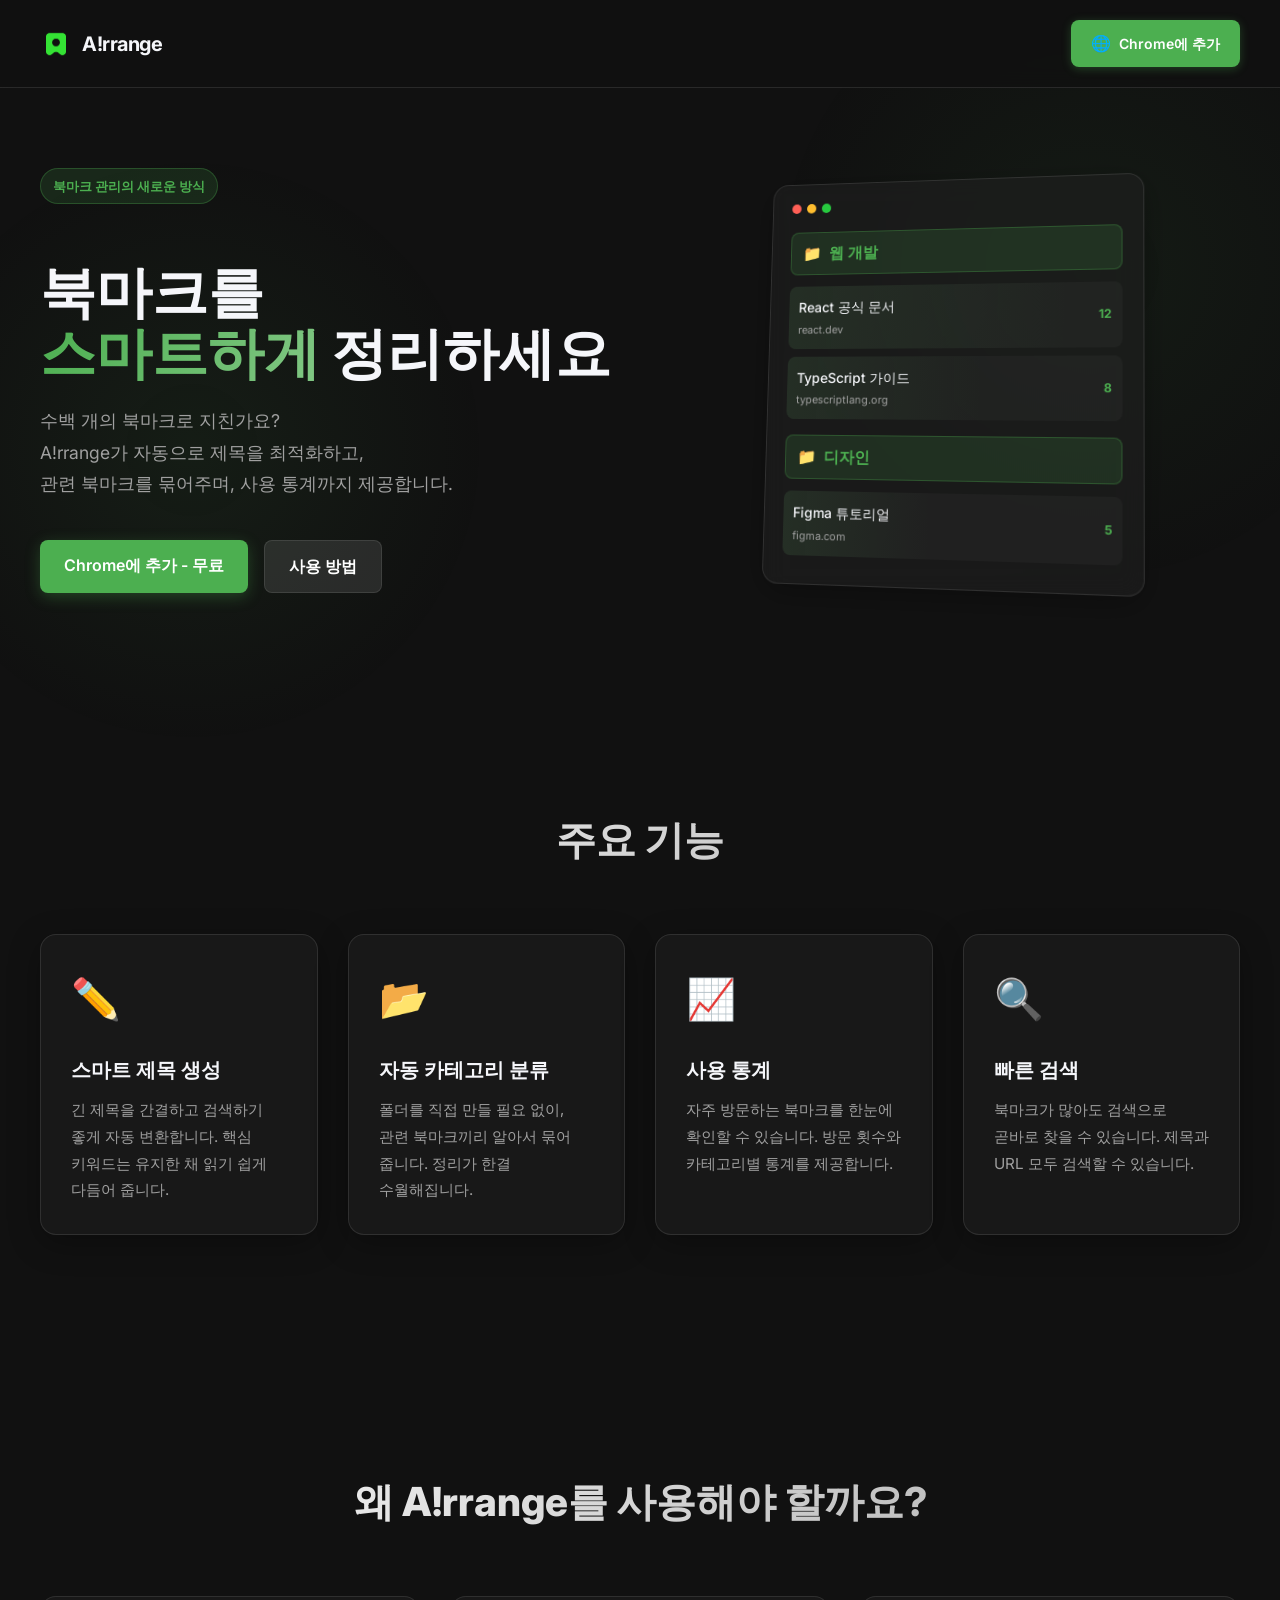
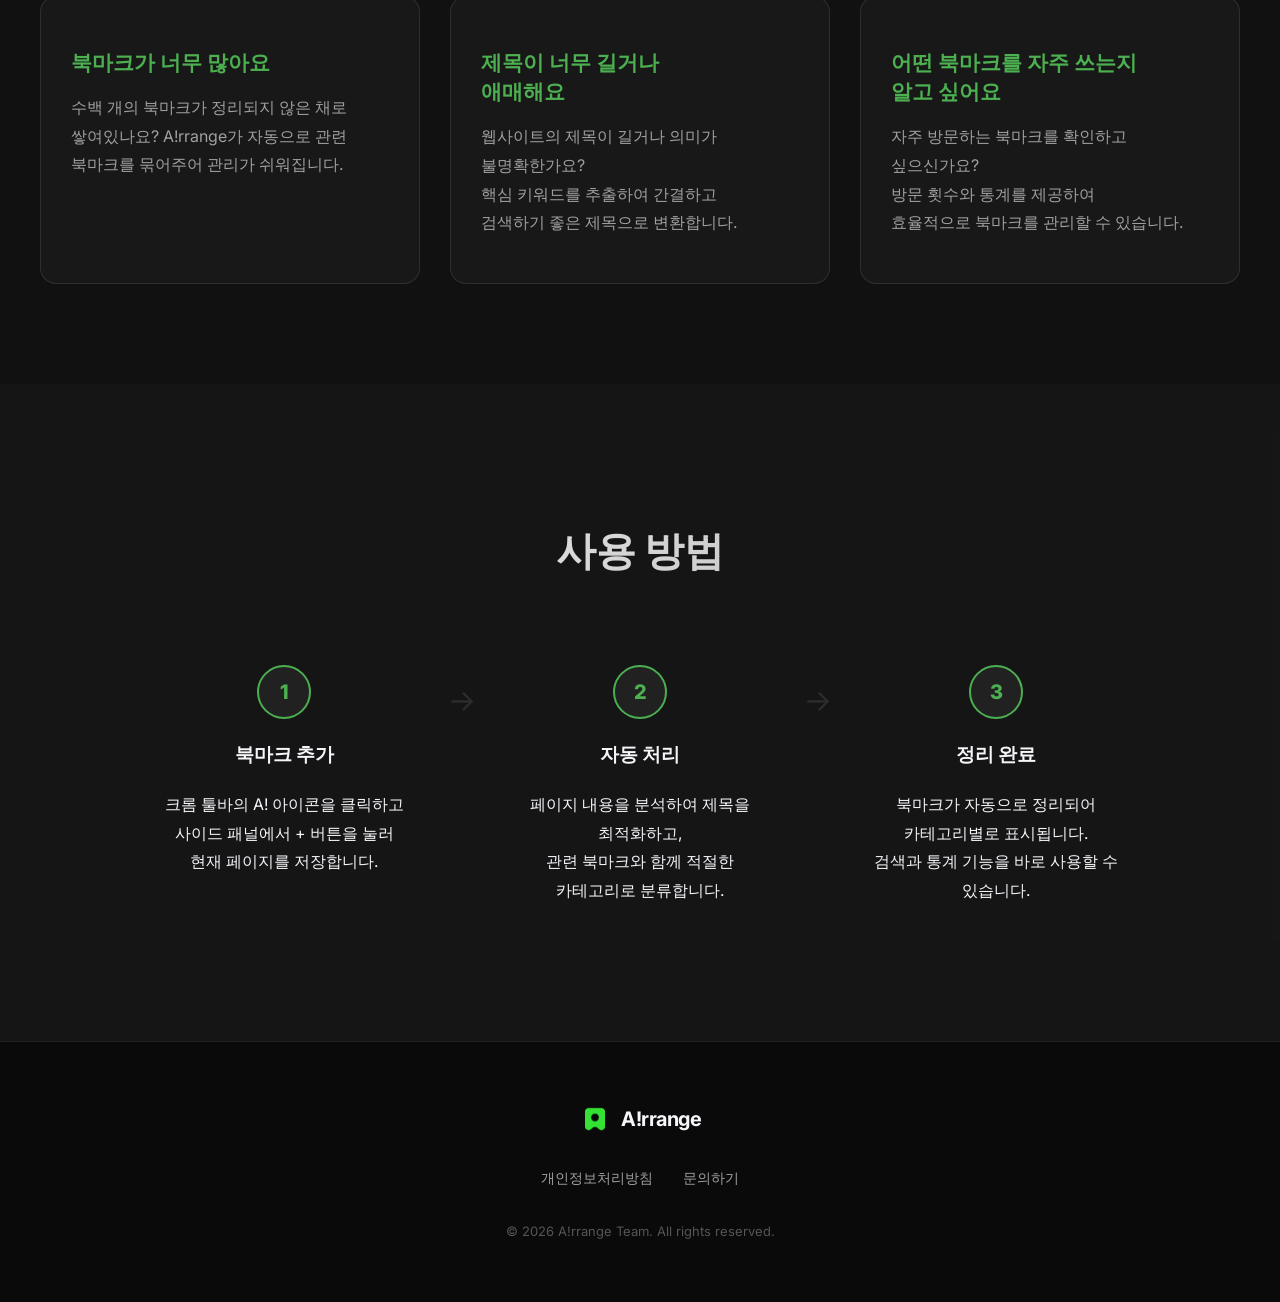
==== index.html @ 91ae54c8 "move folder" ====
<!DOCTYPE html>
<html lang="ko">
<head>
    <meta charset="UTF-8">
    <meta name="viewport" content="width=device-width, initial-scale=1.0">
    <title>A!rrange - 스마트 북마크 관리</title>
    <meta name="description" content="북마크를 자동으로 정리하고 분류하는 크롬 확장 프로그램. 스마트 제목 생성, 자동 카테고리 분류, 사용 통계 제공.">
    <link rel="stylesheet" href="styles.css">
    <link rel="preconnect" href="https://fonts.googleapis.com">
    <link rel="preconnect" href="https://fonts.gstatic.com" crossorigin>
    <link href="https://fonts.googleapis.com/css2?family=Inter:wght@400;600;700;800&display=swap" rel="stylesheet">
</head>
<body>
    <div class="glass-background"></div>
    
    <nav class="navbar">
        <div class="logo-section">
            <img src="logo.png" alt="A!rrange Logo" class="ai-logo">
            <span class="app-title">A!rrange</span>
        </div>
        <a href="https://chrome.google.com/webstore" target="_blank" class="cta-button header-cta">
            <span class="chrome-icon">🌐</span>
            <span>Chrome에 추가</span>
        </a>
    </nav>

    <header class="hero-section">
        <div class="hero-content">
            <div class="badge">북마크 관리의 새로운 방식</div>
            <h1 class="hero-title">북마크를<br><span class="gradient-text">스마트하게</span> 정리하세요</h1>
            <p class="hero-subtitle">수백 개의 북마크로 지친가요?<br>A!rrange가 자동으로 제목을 최적화하고,<br>관련 북마크를 묶어주며, 사용 통계까지 제공합니다.</p>
            <div class="hero-buttons">
                <a href="https://chrome.google.com/webstore" target="_blank" class="cta-button primary">Chrome에 추가 - 무료</a>
                <a href="#how-it-works" class="cta-button secondary">사용 방법</a>
            </div>
        </div>
        <div class="hero-visual">
            <!-- 실제 UI를 반영한 프리뷰 -->
            <div class="ui-card glass-card float-animation">
                <div class="ui-header">
                    <span class="dot red"></span>
                    <span class="dot yellow"></span>
                    <span class="dot green"></span>
                </div>
                <div class="bookmark-list">
                    <div class="category-header">
                        <span class="folder-icon">📁</span> 웹 개발
                    </div>
                    <div class="bookmark-item">
                        <div class="fill-bar" style="width: 85%"></div>
                        <div class="bm-content">
                            <div class="bm-title">React 공식 문서</div>
                            <div class="bm-url">react.dev</div>
                        </div>
                        <div class="visit-count">12</div>
                    </div>
                    <div class="bookmark-item">
                        <div class="fill-bar" style="width: 60%"></div>
                        <div class="bm-content">
                            <div class="bm-title">TypeScript 가이드</div>
                            <div class="bm-url">typescriptlang.org</div>
                        </div>
                        <div class="visit-count">8</div>
                    </div>
                    <div class="category-header" style="margin-top: 16px;">
                        <span class="folder-icon">📁</span> 디자인
                    </div>
                    <div class="bookmark-item">
                        <div class="fill-bar" style="width: 45%"></div>
                        <div class="bm-content">
                            <div class="bm-title">Figma 튜토리얼</div>
                            <div class="bm-url">figma.com</div>
                        </div>
                        <div class="visit-count">5</div>
                    </div>
                </div>
            </div>
        </div>
    </header>

    <section id="features" class="features-section">
        <h2 class="section-title">주요 기능</h2>
        <div class="features-grid">
            <div class="feature-card glass-card">
                <div class="icon-box">✏️</div>
                <h3>스마트 제목 생성</h3>
                <p>긴 제목을 간결하고 검색하기 좋게 자동 변환합니다. 핵심 키워드는 유지한 채 읽기 쉽게 다듬어 줍니다.</p>
            </div>
            <div class="feature-card glass-card">
                <div class="icon-box">📂</div>
                <h3>자동 카테고리 분류</h3>
                <p>폴더를 직접 만들 필요 없이, 관련 북마크끼리 알아서 묶어 줍니다. 정리가 한결 수월해집니다.</p>
            </div>
            <div class="feature-card glass-card">
                <div class="icon-box">📈</div>
                <h3>사용 통계</h3>
                <p>자주 방문하는 북마크를 한눈에 확인할 수 있습니다. 방문 횟수와 카테고리별 통계를 제공합니다.</p>
            </div>
            <div class="feature-card glass-card">
                <div class="icon-box">🔍</div>
                <h3>빠른 검색</h3>
                <p>북마크가 많아도 검색으로 곧바로 찾을 수 있습니다. 제목과 URL 모두 검색할 수 있습니다.</p>
            </div>
        </div>
    </section>

    <section id="purpose" class="purpose-section">
        <div class="purpose-content">
            <h2 class="section-title">왜 A!rrange를 사용해야 할까요?</h2>
            <div class="purpose-grid">
                <div class="purpose-item">
                    <h3>북마크가 너무 많아요</h3>
                    <p>수백 개의 북마크가 정리되지 않은 채로 쌓여있나요? A!rrange가 자동으로 관련 북마크를 묶어주어 관리가 쉬워집니다.</p>
                </div>
                <div class="purpose-item">
                    <h3>제목이 너무 길거나<br>애매해요</h3>
                    <p>웹사이트의 제목이 길거나 의미가 불명확한가요?<br>핵심 키워드를 추출하여 간결하고<br>검색하기 좋은 제목으로 변환합니다.</p>
                </div>
                <div class="purpose-item">
                    <h3>어떤 북마크를 자주 쓰는지<br>알고 싶어요</h3>
                    <p>자주 방문하는 북마크를 확인하고 싶으신가요?<br>방문 횟수와 통계를 제공하여<br>효율적으로 북마크를 관리할 수 있습니다.</p>
                </div>
            </div>
        </div>
    </section>

    <section id="how-it-works" class="steps-section">
        <h2 class="section-title">사용 방법</h2>
        <div class="steps-container">
            <div class="step-item">
                <div class="step-number">1</div>
                <h3>북마크 추가</h3>
                <p>크롬 툴바의 A! 아이콘을 클릭하고<br>사이드 패널에서 + 버튼을 눌러<br>현재 페이지를 저장합니다.</p>
            </div>
            <div class="step-arrow">→</div>
            <div class="step-item">
                <div class="step-number">2</div>
                <h3>자동 처리</h3>
                <p>페이지 내용을 분석하여 제목을 최적화하고,<br>관련 북마크와 함께 적절한<br>카테고리로 분류합니다.</p>
            </div>
            <div class="step-arrow">→</div>
            <div class="step-item">
                <div class="step-number">3</div>
                <h3>정리 완료</h3>
                <p>북마크가 자동으로 정리되어<br>카테고리별로 표시됩니다.<br>검색과 통계 기능을 바로 사용할 수 있습니다.</p>
            </div>
        </div>
    </section>

    <footer class="footer">
        <div class="footer-content">
            <div class="logo-section">
                <img src="logo.png" alt="A!rrange Logo" class="ai-logo">
                <span class="app-title">A!rrange</span>
            </div>
            <div class="footer-links">
                <a href="https://sites.google.com/view/arrange-privacy-policy" target="_blank">개인정보처리방침</a>
                <a href="mailto:arrange0319@gmail.com">문의하기</a>
            </div>
            <div class="copyright">
                © 2026 A!rrange Team. All rights reserved.
            </div>
        </div>
    </footer>

    <script src="script.js"></script>
</body>
</html>
---- styles.css ----
:root {
    --primary-color: #4CAF50;
    --primary-hover: #388E3C;
    --bg-dark: #111111;
    --bg-card: rgba(255, 255, 255, 0.05);
    --text-main: #f5f6fa;
    --text-muted: #a0a0a0;
    --glass-border: rgba(255, 255, 255, 0.1);
    --glow: 0 0 20px rgba(76, 175, 80, 0.3);
}

body {
    margin: 0;
    font-family: 'Inter', sans-serif;
    background-color: var(--bg-dark);
    color: var(--text-main);
    overflow-x: hidden;
    line-height: 1.7;
    word-break: keep-all;
    word-wrap: break-word;
}

/* Background Effects */
.glass-background {
    position: fixed;
    top: 0; left: 0; width: 100%; height: 100%;
    z-index: -1;
    background: 
        radial-gradient(circle at 15% 50%, rgba(76, 175, 80, 0.08) 0%, transparent 25%),
        radial-gradient(circle at 85% 30%, rgba(56, 142, 60, 0.08) 0%, transparent 25%);
}

/* Navbar */
.navbar {
    display: flex;
    justify-content: space-between;
    align-items: center;
    padding: 20px 40px;
    backdrop-filter: blur(10px);
    position: sticky;
    top: 0;
    z-index: 100;
    border-bottom: 1px solid var(--glass-border);
    background: rgba(17, 17, 17, 0.8);
}

.logo-section {
    display: flex;
    align-items: center;
    gap: 10px;
}

.ai-logo {
    width: 32px;
    height: 32px;
    object-fit: contain;
    display: block;
}

.app-title {
    font-weight: 700;
    font-size: 20px;
    letter-spacing: -0.5px;
}

/* Hero Section */
.hero-section {
    display: flex;
    flex-wrap: wrap;
    padding: 80px 40px;
    max-width: 1200px;
    margin: 0 auto;
    align-items: center;
    gap: 40px;
}

.hero-content {
    flex: 1;
    min-width: 300px;
}

.badge {
    display: inline-block;
    padding: 6px 12px;
    background: rgba(76, 175, 80, 0.15);
    color: var(--primary-color);
    border-radius: 20px;
    font-size: 13px;
    font-weight: 600;
    margin-bottom: 20px;
    border: 1px solid rgba(76, 175, 80, 0.3);
}

.hero-title {
    font-size: 3.5rem;
    font-weight: 800;
    line-height: 1.1;
    margin-bottom: 20px;
}

.gradient-text {
    background: linear-gradient(120deg, #4CAF50, #81C784);
    -webkit-background-clip: text;
    -webkit-text-fill-color: transparent;
}

.hero-subtitle {
    font-size: 1.1rem;
    color: var(--text-muted);
    margin-bottom: 40px;
    max-width: 500px;
    line-height: 1.8;
    word-break: keep-all;
}

.hero-buttons {
    display: flex;
    gap: 16px;
}

.cta-button {
    padding: 12px 24px;
    border-radius: 8px;
    text-decoration: none;
    font-weight: 600;
    transition: all 0.2s ease;
}

.cta-button.primary {
    background: var(--primary-color);
    color: white;
    box-shadow: 0 4px 15px rgba(76, 175, 80, 0.3);
}

.cta-button.primary:hover {
    background: var(--primary-hover);
    transform: translateY(-2px);
    box-shadow: 0 6px 20px rgba(76, 175, 80, 0.4);
}

.cta-button.secondary {
    background: rgba(255, 255, 255, 0.1);
    color: white;
    border: 1px solid var(--glass-border);
}

.cta-button.secondary:hover {
    background: rgba(255, 255, 255, 0.15);
}

.cta-button.small {
    padding: 8px 16px;
    font-size: 14px;
}

.cta-button.header-cta {
    display: flex;
    align-items: center;
    gap: 8px;
    padding: 10px 20px;
    font-size: 14px;
    font-weight: 600;
    background: var(--primary-color);
    color: white;
    border: none;
    border-radius: 8px;
    box-shadow: 0 2px 10px rgba(76, 175, 80, 0.3);
    transition: all 0.3s ease;
    white-space: nowrap;
}

.cta-button.header-cta:hover {
    background: var(--primary-hover);
    transform: translateY(-2px);
    box-shadow: 0 4px 15px rgba(76, 175, 80, 0.4);
}

.cta-button.header-cta .chrome-icon {
    font-size: 16px;
    display: inline-block;
    transition: transform 0.3s ease;
}

.cta-button.header-cta:hover .chrome-icon {
    transform: scale(1.1);
}

/* Visual / UI Card */
.hero-visual {
    flex: 1;
    min-width: 300px;
    display: flex;
    justify-content: center;
    perspective: 1000px;
}

.glass-card {
    background: rgba(30, 30, 30, 0.6);
    backdrop-filter: blur(12px);
    border: 1px solid var(--glass-border);
    border-radius: 16px;
    box-shadow: 0 8px 32px 0 rgba(0, 0, 0, 0.3);
}

.ui-card {
    width: 340px;
    padding: 20px;
    position: relative;
    transform: rotateY(-10deg) rotateX(5deg);
    transition: transform 0.5s ease;
}

.ui-card:hover {
    transform: rotateY(0) rotateX(0);
}

.ui-header {
    display: flex;
    gap: 6px;
    margin-bottom: 20px;
}

.dot { width: 10px; height: 10px; border-radius: 50%; }
.red { background: #ff5f56; }
.yellow { background: #ffbd2e; }
.green { background: #27c93f; }

.category-header {
    background: rgba(76, 175, 80, 0.15);
    color: var(--primary-color);
    padding: 8px 12px;
    border-radius: 8px;
    font-weight: 600;
    margin-bottom: 12px;
    display: flex;
    align-items: center;
    gap: 8px;
    border: 1px solid rgba(76, 175, 80, 0.3);
}

.bookmark-item {
    background: rgba(255, 255, 255, 0.03);
    padding: 10px;
    border-radius: 8px;
    margin-bottom: 8px;
    display: flex;
    align-items: center;
    justify-content: space-between;
    position: relative;
    overflow: hidden;
}

.fill-bar {
    position: absolute;
    top: 0; left: 0; bottom: 0;
    background: linear-gradient(90deg, rgba(76, 175, 80, 0.1) 0%, transparent 100%);
    z-index: 0;
}

.bm-content {
    z-index: 1;
}

.bm-title { font-size: 14px; font-weight: 500; margin-bottom: 2px; }
.bm-url { font-size: 11px; color: var(--text-muted); }

.visit-count {
    font-size: 12px;
    color: var(--primary-color);
    font-weight: 700;
    z-index: 1;
}

/* AI popup 제거됨 - 더 깔끔한 UI */

/* Features */
.features-section {
    padding: 100px 40px;
    max-width: 1200px;
    margin: 0 auto;
}

.section-title {
    text-align: center;
    font-size: 2.5rem;
    font-weight: 800;
    margin-bottom: 60px;
    background: linear-gradient(120deg, #fff, #aaa);
    -webkit-background-clip: text;
    -webkit-text-fill-color: transparent;
}

.features-grid {
    display: grid;
    grid-template-columns: repeat(auto-fit, minmax(240px, 1fr));
    gap: 30px;
}

.feature-card {
    padding: 30px;
    transition: transform 0.3s ease;
}

.feature-card:hover {
    transform: translateY(-5px);
    border-color: rgba(76, 175, 80, 0.4);
}

.icon-box {
    font-size: 40px;
    margin-bottom: 20px;
}

.feature-card h3 {
    font-size: 1.25rem;
    margin-bottom: 10px;
}

.feature-card p {
    color: var(--text-muted);
    font-size: 0.95rem;
    line-height: 1.75;
    word-break: keep-all;
    max-width: 22em;
    margin: 0;
}

.feature-card h3 {
    word-break: keep-all;
}

/* Purpose Section */
.purpose-section {
    padding: 100px 40px;
    max-width: 1200px;
    margin: 0 auto;
}

.purpose-content {
    text-align: center;
}

.purpose-grid {
    display: grid;
    grid-template-columns: repeat(auto-fit, minmax(300px, 1fr));
    gap: 30px;
    margin-top: 60px;
}

.purpose-item {
    padding: 30px;
    background: rgba(255, 255, 255, 0.03);
    border: 1px solid var(--glass-border);
    border-radius: 16px;
    text-align: left;
    transition: transform 0.3s ease, border-color 0.3s ease;
}

.purpose-item:hover {
    transform: translateY(-5px);
    border-color: rgba(76, 175, 80, 0.4);
}

.purpose-item h3 {
    font-size: 1.3rem;
    margin-bottom: 12px;
    color: var(--primary-color);
}

.purpose-item p {
    color: var(--text-muted);
    line-height: 1.8;
    word-break: keep-all;
}

.purpose-item h3 {
    word-break: keep-all;
    line-height: 1.4;
}

/* Steps */
.steps-section {
    padding: 100px 40px;
    background: rgba(255, 255, 255, 0.02);
}

.steps-container {
    display: flex;
    justify-content: center;
    align-items: flex-start;
    max-width: 1000px;
    margin: 0 auto;
    gap: 20px;
    flex-wrap: wrap;
}

.step-item {
    flex: 1;
    min-width: 200px;
    text-align: center;
    padding: 20px;
}

.step-item p {
    line-height: 1.8;
    word-break: keep-all;
}

.step-item h3 {
    word-break: keep-all;
}

.step-number {
    width: 50px;
    height: 50px;
    background: var(--bg-card);
    border: 2px solid var(--primary-color);
    border-radius: 50%;
    display: flex;
    align-items: center;
    justify-content: center;
    font-size: 20px;
    font-weight: 800;
    margin: 0 auto 20px;
    color: var(--primary-color);
}

.step-arrow {
    font-size: 30px;
    color: var(--glass-border);
    margin-top: 30px;
}

/* Footer */
.footer {
    padding: 60px 40px;
    border-top: 1px solid var(--glass-border);
    background: #0a0a0a;
}

.footer-content {
    max-width: 1200px;
    margin: 0 auto;
    display: flex;
    flex-direction: column;
    align-items: center;
    gap: 30px;
}

.footer-links {
    display: flex;
    gap: 30px;
}

.footer-links a {
    color: var(--text-muted);
    text-decoration: none;
    font-size: 14px;
    transition: color 0.2s;
}

.footer-links a:hover {
    color: var(--primary-color);
}

.copyright {
    color: #555;
    font-size: 13px;
}

@keyframes bounce {
    0%, 100% { transform: translateY(0); }
    50% { transform: translateY(-5px); }
}

@keyframes float {
    0% { transform: rotateY(-10deg) rotateX(5deg) translateY(0); }
    50% { transform: rotateY(-10deg) rotateX(5deg) translateY(-10px); }
    100% { transform: rotateY(-10deg) rotateX(5deg) translateY(0); }
}

.float-animation {
    animation: float 6s ease-in-out infinite;
}

@media (max-width: 768px) {
    .navbar {
        padding: 15px 20px;
    }
    
    .cta-button.header-cta {
        padding: 8px 16px;
        font-size: 13px;
    }
    
    .cta-button.header-cta .chrome-icon {
        font-size: 14px;
    }
    
    .hero-section {
        padding: 40px 20px;
        flex-direction: column;
    }
    
    .hero-title { 
        font-size: 2.2rem; 
    }
    
    .hero-buttons {
        flex-direction: column;
        width: 100%;
    }
    
    .hero-buttons .cta-button {
        width: 100%;
        text-align: center;
    }
    
    .ui-card {
        width: 100%;
        max-width: 340px;
        margin-top: 40px;
    }
    
    .features-section,
    .purpose-section,
    .steps-section {
        padding: 60px 20px;
    }
    
    .section-title {
        font-size: 2rem;
    }
    
    .features-grid,
    .purpose-grid {
        grid-template-columns: 1fr;
        gap: 20px;
    }
    
    .step-arrow { 
        display: none; 
    }
    
    .steps-container { 
        flex-direction: column; 
        align-items: center; 
        gap: 30px;
    }
    
    .step-item {
        max-width: 100%;
    }
    
    .footer {
        padding: 40px 20px;
    }
    
    .footer-links {
        flex-direction: column;
        gap: 15px;
        text-align: center;
    }
}
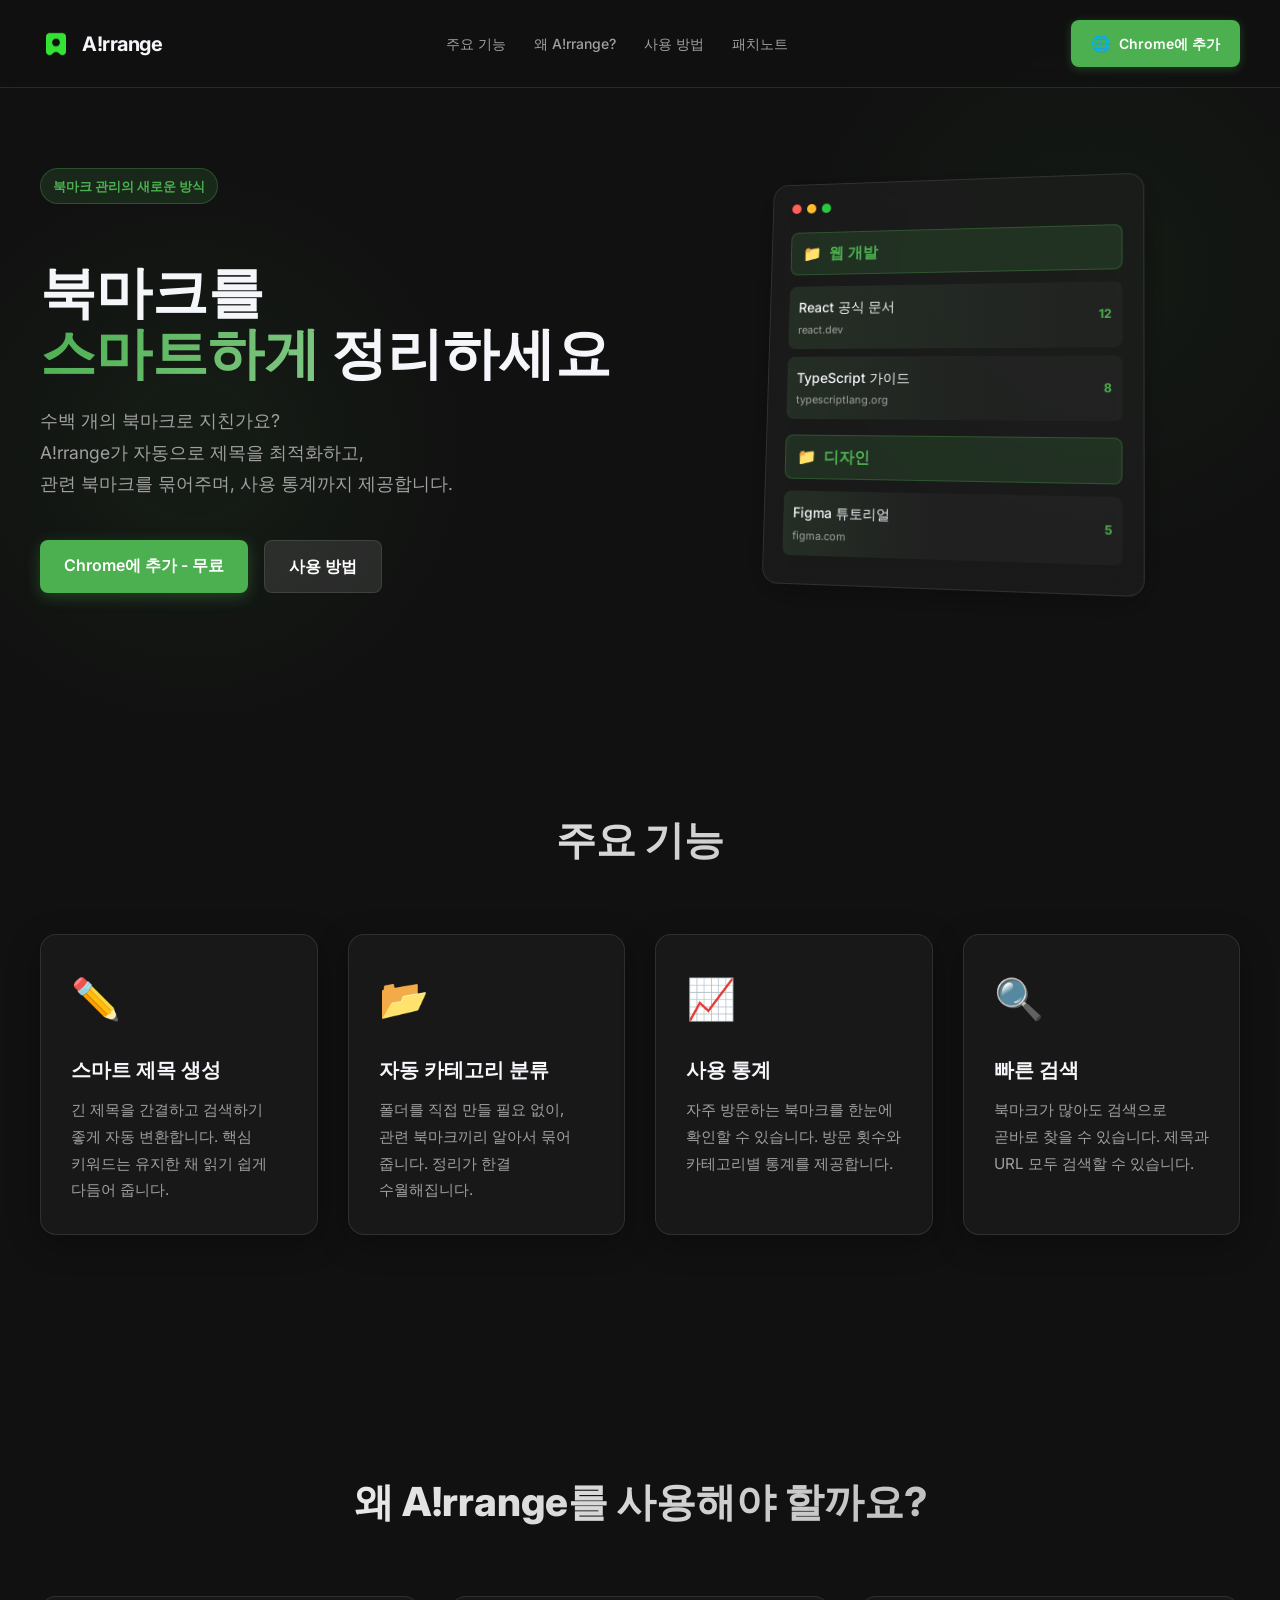
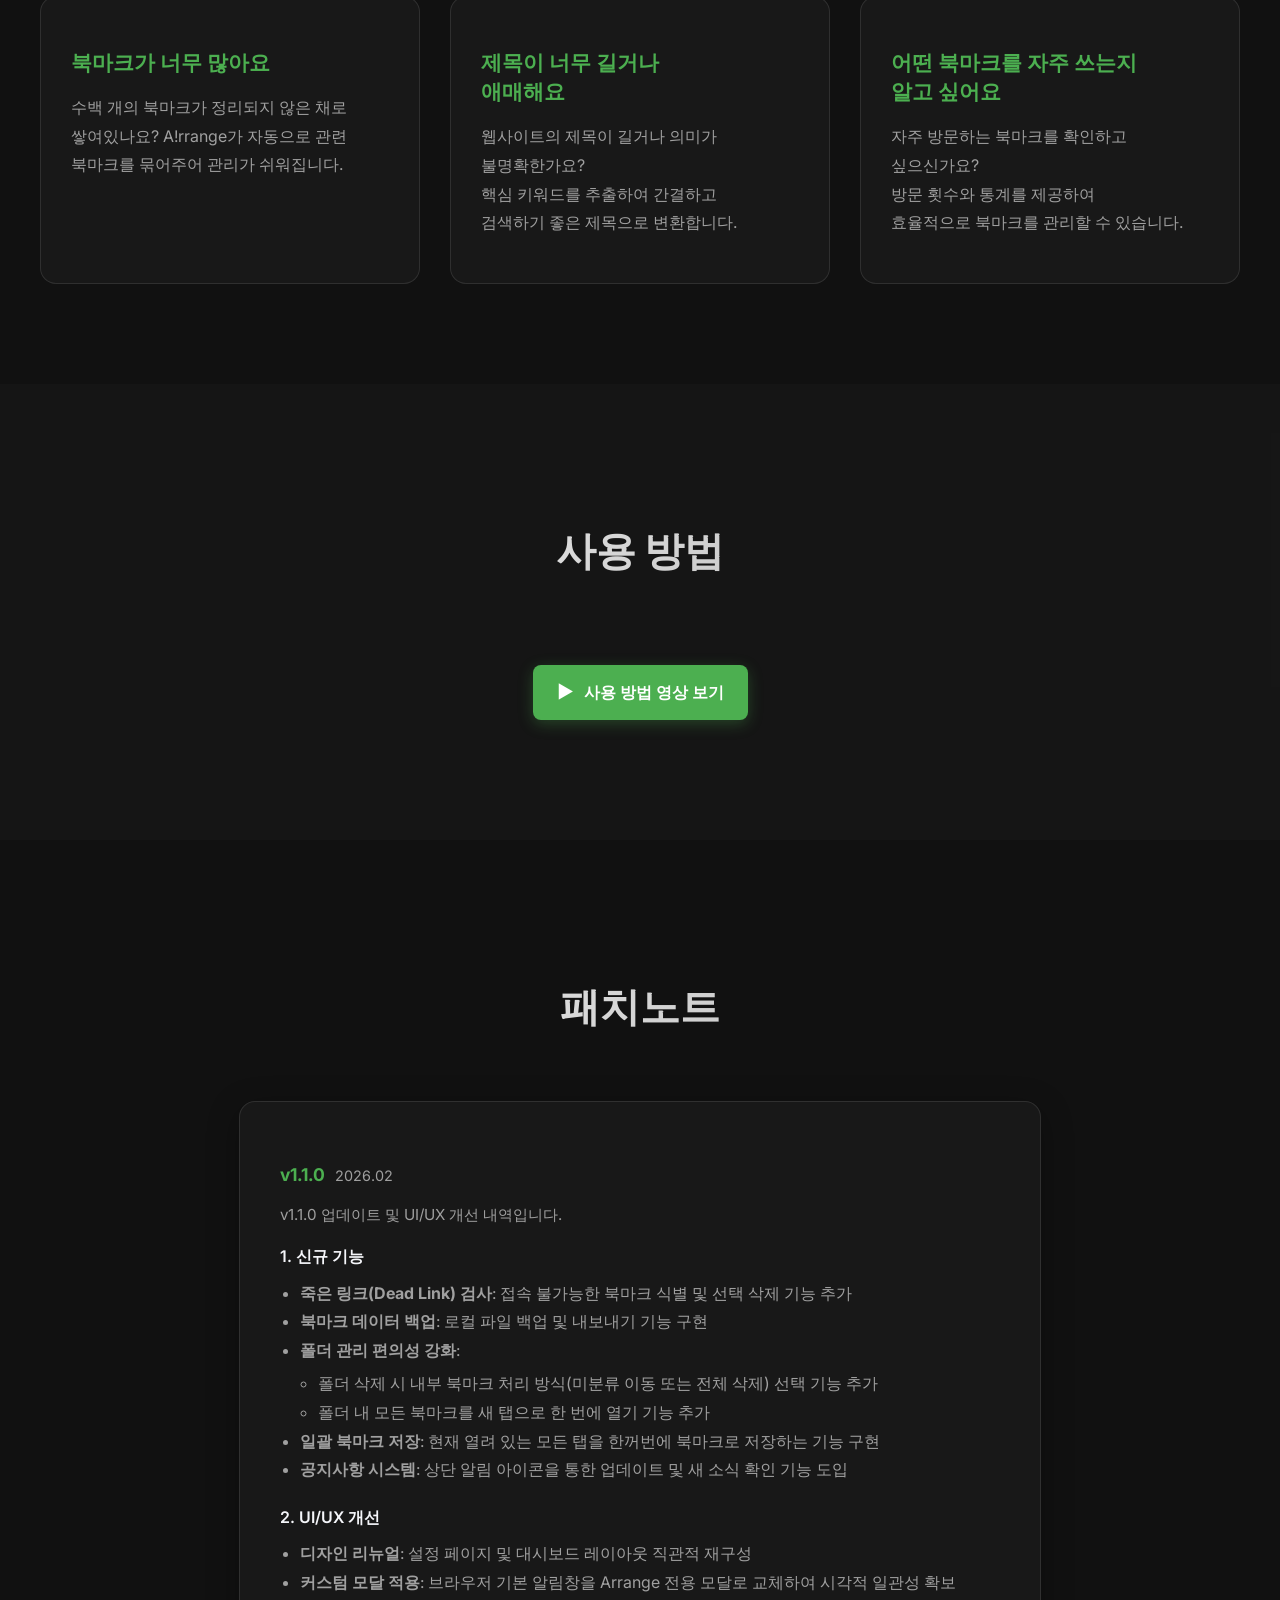
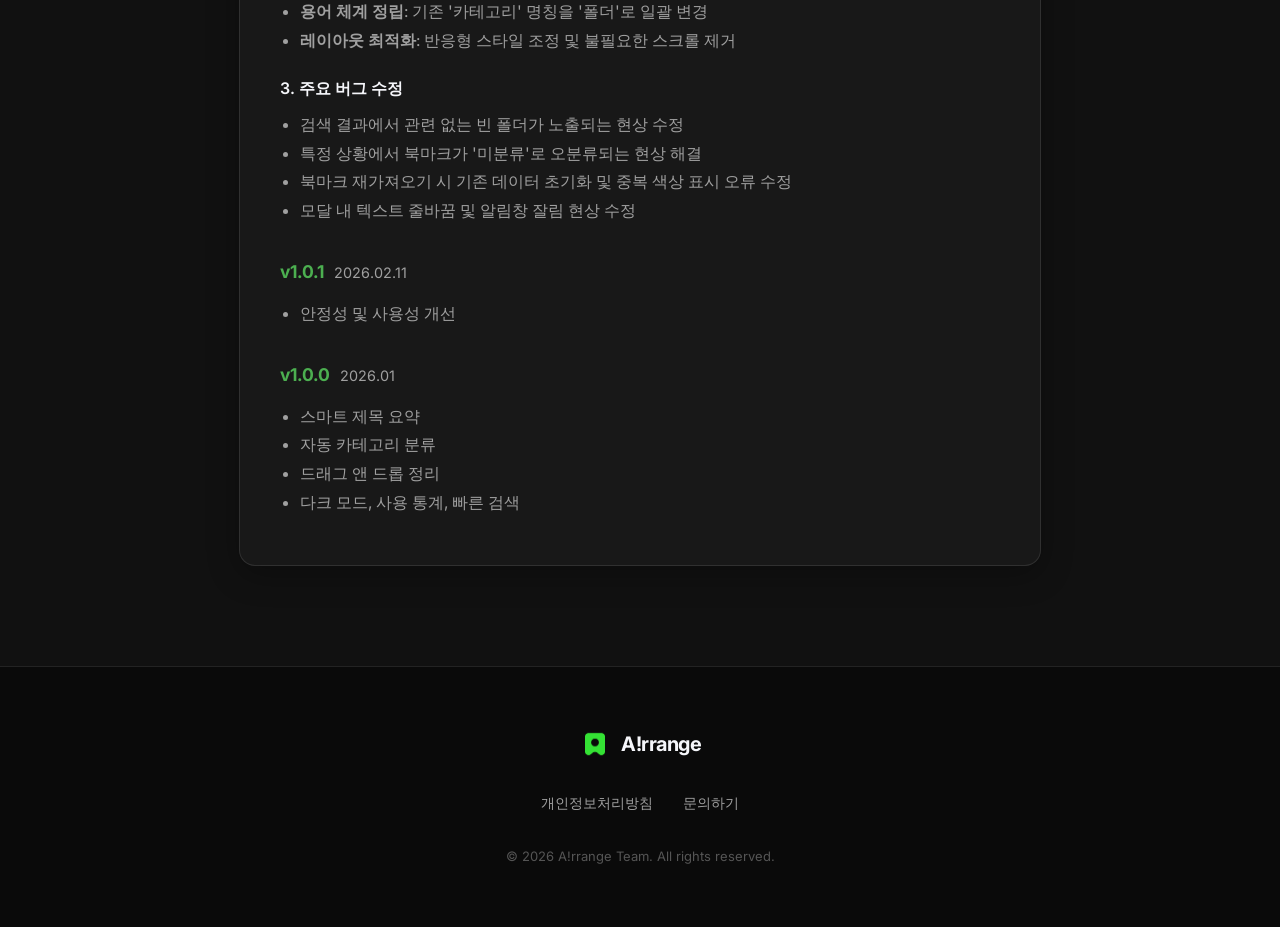
==== commit b85b84b8: "메인페이지 링크 수정 및 패치노트 추가" ====
--- a/index.html
+++ b/index.html
@@ -18,7 +18,13 @@
             <img src="logo.png" alt="A!rrange Logo" class="ai-logo">
             <span class="app-title">A!rrange</span>
         </div>
-        <a href="https://chrome.google.com/webstore" target="_blank" class="cta-button header-cta">
+        <ul class="nav-links">
+            <li><a href="#features">주요 기능</a></li>
+            <li><a href="#purpose">왜 A!rrange?</a></li>
+            <li><a href="#how-it-works">사용 방법</a></li>
+            <li><a href="#patch-notes">패치노트</a></li>
+        </ul>
+        <a href="https://chromewebstore.google.com/detail/arrange-smart-bookmark/kdablbabmkclbagbfoebkcginjhphcmi" target="_blank" rel="noopener noreferrer" class="cta-button header-cta">
             <span class="chrome-icon">🌐</span>
             <span>Chrome에 추가</span>
         </a>
@@ -30,7 +36,7 @@
             <h1 class="hero-title">북마크를<br><span class="gradient-text">스마트하게</span> 정리하세요</h1>
             <p class="hero-subtitle">수백 개의 북마크로 지친가요?<br>A!rrange가 자동으로 제목을 최적화하고,<br>관련 북마크를 묶어주며, 사용 통계까지 제공합니다.</p>
             <div class="hero-buttons">
-                <a href="https://chrome.google.com/webstore" target="_blank" class="cta-button primary">Chrome에 추가 - 무료</a>
+                <a href="https://chromewebstore.google.com/detail/arrange-smart-bookmark/kdablbabmkclbagbfoebkcginjhphcmi" target="_blank" rel="noopener noreferrer" class="cta-button primary">Chrome에 추가 - 무료</a>
                 <a href="#how-it-works" class="cta-button secondary">사용 방법</a>
             </div>
         </div>
@@ -126,24 +132,63 @@
 
     <section id="how-it-works" class="steps-section">
         <h2 class="section-title">사용 방법</h2>
-        <div class="steps-container">
-            <div class="step-item">
-                <div class="step-number">1</div>
-                <h3>북마크 추가</h3>
-                <p>크롬 툴바의 A! 아이콘을 클릭하고<br>사이드 패널에서 + 버튼을 눌러<br>현재 페이지를 저장합니다.</p>
-            </div>
-            <div class="step-arrow">→</div>
-            <div class="step-item">
-                <div class="step-number">2</div>
-                <h3>자동 처리</h3>
-                <p>페이지 내용을 분석하여 제목을 최적화하고,<br>관련 북마크와 함께 적절한<br>카테고리로 분류합니다.</p>
-            </div>
-            <div class="step-arrow">→</div>
-            <div class="step-item">
-                <div class="step-number">3</div>
-                <h3>정리 완료</h3>
-                <p>북마크가 자동으로 정리되어<br>카테고리별로 표시됩니다.<br>검색과 통계 기능을 바로 사용할 수 있습니다.</p>
-            </div>
+        <div class="how-it-works-cta">
+            <a href="https://www.youtube.com/watch?v=usRzLRXmz3I" target="_blank" rel="noopener noreferrer" class="cta-button primary cta-youtube">
+                <span class="youtube-icon">▶</span>
+                <span>사용 방법 영상 보기</span>
+            </a>
+        </div>
+    </section>
+
+    <section id="patch-notes" class="patch-notes-section">
+        <h2 class="section-title">패치노트</h2>
+        <div class="patch-notes-content glass-card">
+            <article class="patch-entry">
+                <h3>v1.1.0 <time datetime="2026-02">2026.02</time></h3>
+                <p class="patch-intro">v1.1.0 업데이트 및 UI/UX 개선 내역입니다.</p>
+                <h4 class="patch-subtitle">1. 신규 기능</h4>
+                <ul>
+                    <li><strong>죽은 링크(Dead Link) 검사</strong>: 접속 불가능한 북마크 식별 및 선택 삭제 기능 추가</li>
+                    <li><strong>북마크 데이터 백업</strong>: 로컬 파일 백업 및 내보내기 기능 구현</li>
+                    <li><strong>폴더 관리 편의성 강화</strong>:
+                        <ul>
+                            <li>폴더 삭제 시 내부 북마크 처리 방식(미분류 이동 또는 전체 삭제) 선택 기능 추가</li>
+                            <li>폴더 내 모든 북마크를 새 탭으로 한 번에 열기 기능 추가</li>
+                        </ul>
+                    </li>
+                    <li><strong>일괄 북마크 저장</strong>: 현재 열려 있는 모든 탭을 한꺼번에 북마크로 저장하는 기능 구현</li>
+                    <li><strong>공지사항 시스템</strong>: 상단 알림 아이콘을 통한 업데이트 및 새 소식 확인 기능 도입</li>
+                </ul>
+                <h4 class="patch-subtitle">2. UI/UX 개선</h4>
+                <ul>
+                    <li><strong>디자인 리뉴얼</strong>: 설정 페이지 및 대시보드 레이아웃 직관적 재구성</li>
+                    <li><strong>커스텀 모달 적용</strong>: 브라우저 기본 알림창을 Arrange 전용 모달로 교체하여 시각적 일관성 확보</li>
+                    <li><strong>용어 체계 정립</strong>: 기존 '카테고리' 명칭을 '폴더'로 일괄 변경</li>
+                    <li><strong>레이아웃 최적화</strong>: 반응형 스타일 조정 및 불필요한 스크롤 제거</li>
+                </ul>
+                <h4 class="patch-subtitle">3. 주요 버그 수정</h4>
+                <ul>
+                    <li>검색 결과에서 관련 없는 빈 폴더가 노출되는 현상 수정</li>
+                    <li>특정 상황에서 북마크가 '미분류'로 오분류되는 현상 해결</li>
+                    <li>북마크 재가져오기 시 기존 데이터 초기화 및 중복 색상 표시 오류 수정</li>
+                    <li>모달 내 텍스트 줄바꿈 및 알림창 잘림 현상 수정</li>
+                </ul>
+            </article>
+            <article class="patch-entry">
+                <h3>v1.0.1 <time datetime="2026-02-11">2026.02.11</time></h3>
+                <ul>
+                    <li>안정성 및 사용성 개선</li>
+                </ul>
+            </article>
+            <article class="patch-entry">
+                <h3>v1.0.0 <time datetime="2026-01-01">2026.01</time></h3>
+                <ul>
+                    <li>스마트 제목 요약</li>
+                    <li>자동 카테고리 분류</li>
+                    <li>드래그 앤 드롭 정리</li>
+                    <li>다크 모드, 사용 통계, 빠른 검색</li>
+                </ul>
+            </article>
         </div>
     </section>
 
--- a/styles.css
+++ b/styles.css
@@ -61,6 +61,27 @@
     font-weight: 700;
     font-size: 20px;
     letter-spacing: -0.5px;
+}
+
+.nav-links {
+    display: flex;
+    align-items: center;
+    gap: 28px;
+    list-style: none;
+    margin: 0;
+    padding: 0;
+}
+
+.nav-links a {
+    color: var(--text-muted);
+    text-decoration: none;
+    font-size: 14px;
+    font-weight: 500;
+    transition: color 0.2s;
+}
+
+.nav-links a:hover {
+    color: var(--primary-color);
 }
 
 /* Hero Section */
@@ -431,6 +452,88 @@
     margin-top: 30px;
 }
 
+.how-it-works-cta {
+    text-align: center;
+    padding: 20px 0;
+}
+
+.cta-youtube {
+    display: inline-flex;
+    align-items: center;
+    gap: 10px;
+}
+
+.cta-youtube .youtube-icon {
+    font-size: 18px;
+}
+
+/* Patch notes */
+.patch-notes-section {
+    padding: 100px 40px;
+    max-width: 1200px;
+    margin: 0 auto;
+}
+
+.patch-notes-content {
+    padding: 40px;
+    max-width: 720px;
+    margin: 0 auto;
+}
+
+.patch-entry {
+    margin-bottom: 32px;
+}
+
+.patch-entry:last-child {
+    margin-bottom: 0;
+}
+
+.patch-entry h3 {
+    font-size: 1.1rem;
+    margin-bottom: 12px;
+    color: var(--primary-color);
+    display: flex;
+    align-items: baseline;
+    gap: 10px;
+}
+
+.patch-entry h3 time {
+    font-size: 0.9rem;
+    font-weight: 400;
+    color: var(--text-muted);
+}
+
+.patch-intro {
+    margin: 0 0 16px 0;
+    color: var(--text-muted);
+    font-size: 0.95rem;
+}
+
+.patch-subtitle {
+    font-size: 1rem;
+    font-weight: 600;
+    color: var(--text-main);
+    margin: 20px 0 8px 0;
+}
+
+.patch-subtitle:first-of-type {
+    margin-top: 0;
+}
+
+.patch-entry ul {
+    margin: 0 0 8px 0;
+    padding-left: 20px;
+    color: var(--text-muted);
+    line-height: 1.8;
+}
+
+.patch-entry ul ul {
+    margin-top: 4px;
+    margin-bottom: 0;
+    padding-left: 18px;
+    list-style: circle;
+}
+
 /* Footer */
 .footer {
     padding: 60px 40px;
@@ -486,6 +589,19 @@
 @media (max-width: 768px) {
     .navbar {
         padding: 15px 20px;
+        flex-wrap: wrap;
+        gap: 12px;
+    }
+    
+    .nav-links {
+        order: 3;
+        width: 100%;
+        justify-content: center;
+        gap: 16px;
+    }
+    
+    .nav-links a {
+        font-size: 13px;
     }
     
     .cta-button.header-cta {
@@ -524,8 +640,13 @@
     
     .features-section,
     .purpose-section,
-    .steps-section {
+    .steps-section,
+    .patch-notes-section {
         padding: 60px 20px;
+    }
+    
+    .patch-notes-content {
+        padding: 24px 20px;
     }
     
     .section-title {
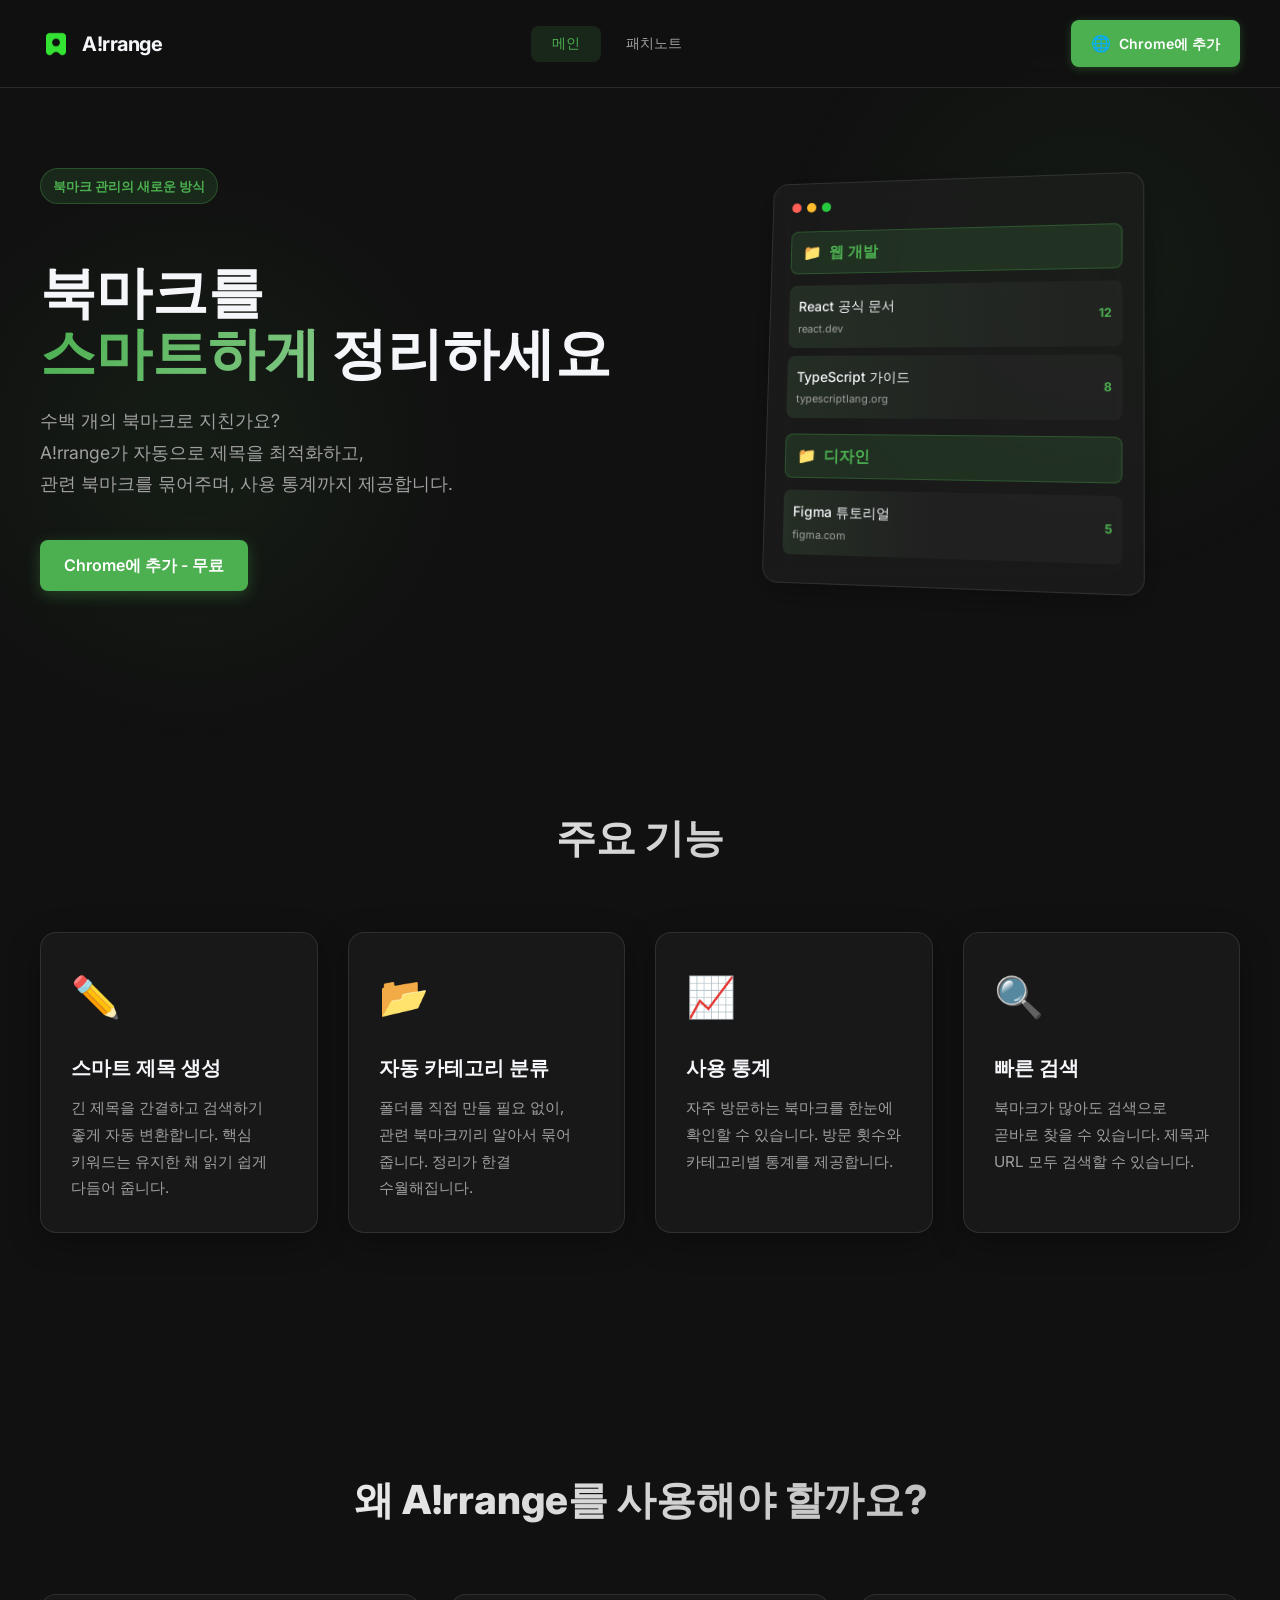
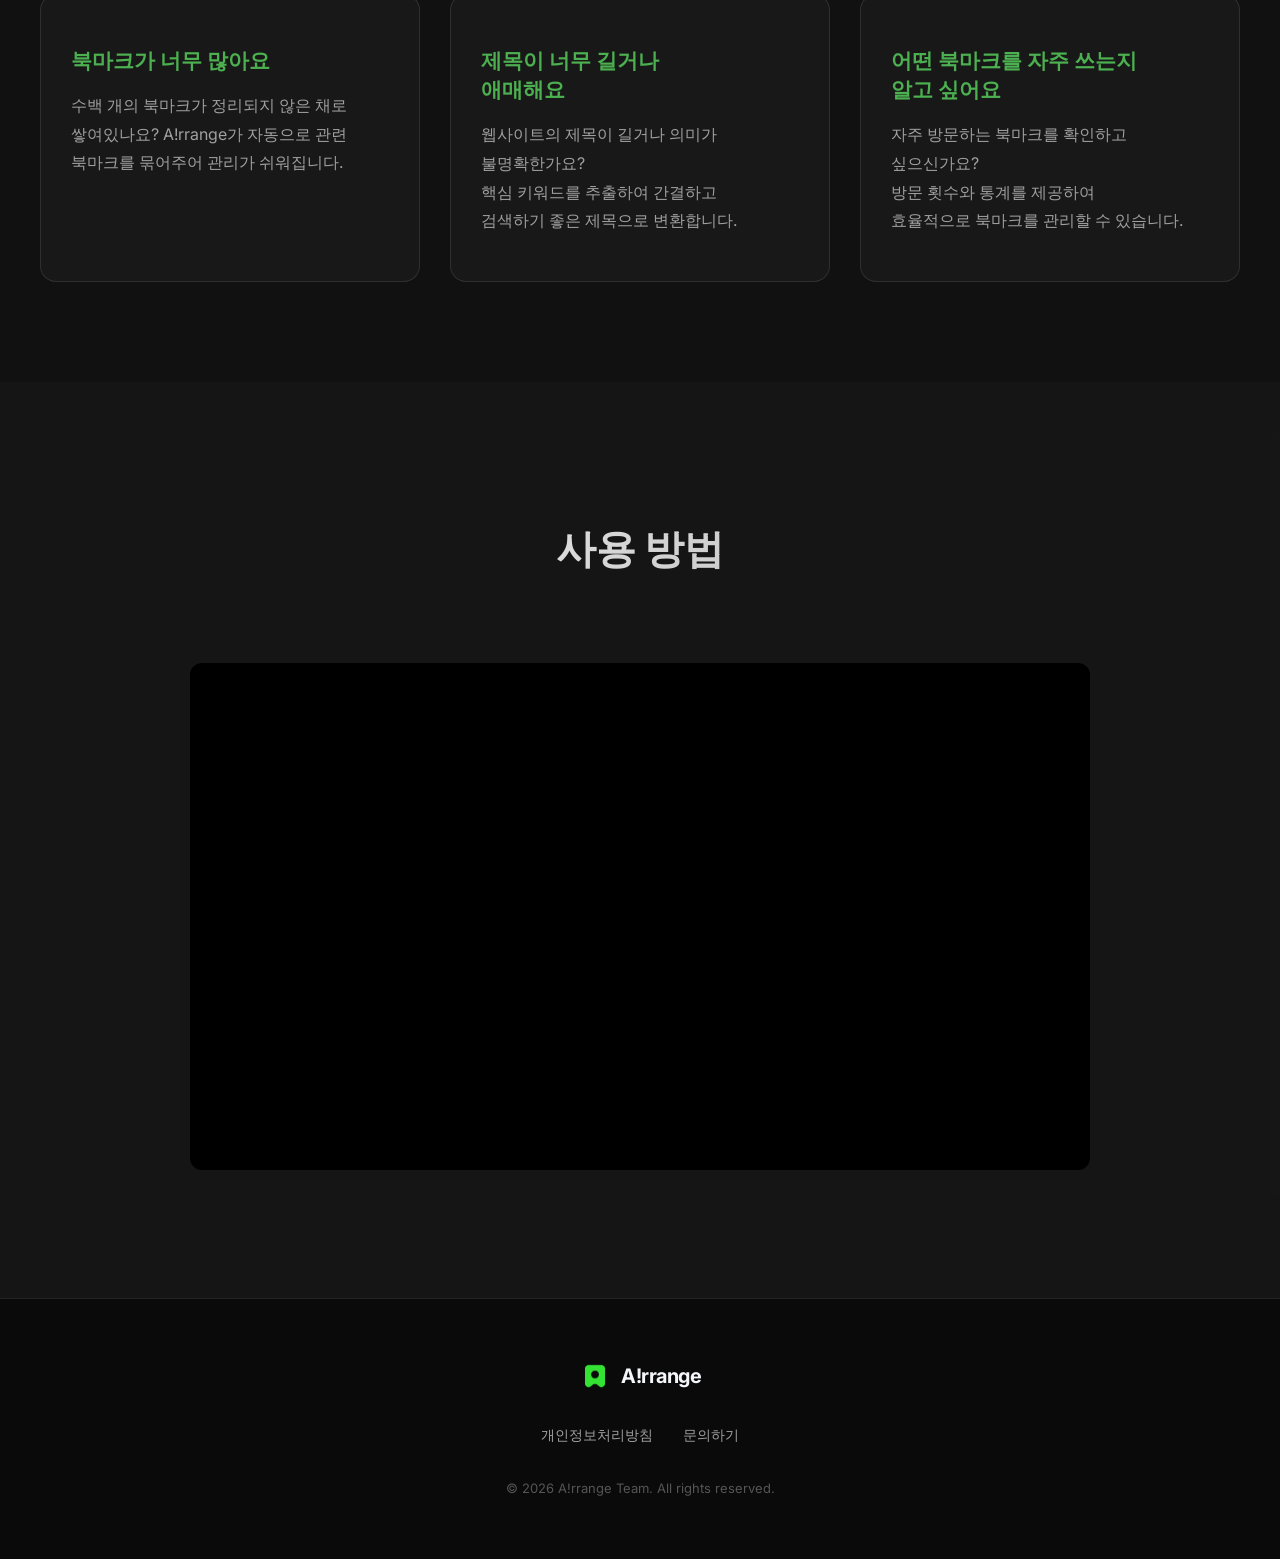
==== commit 126b4cf2: "다중탭 & 영상임베드" ====
--- a/index.html
+++ b/index.html
@@ -12,185 +12,201 @@
 </head>
 <body>
     <div class="glass-background"></div>
-    
+
     <nav class="navbar">
         <div class="logo-section">
             <img src="logo.png" alt="A!rrange Logo" class="ai-logo">
             <span class="app-title">A!rrange</span>
         </div>
-        <ul class="nav-links">
-            <li><a href="#features">주요 기능</a></li>
-            <li><a href="#purpose">왜 A!rrange?</a></li>
-            <li><a href="#how-it-works">사용 방법</a></li>
-            <li><a href="#patch-notes">패치노트</a></li>
-        </ul>
+        <div class="nav-tabs" role="tablist">
+            <button type="button" class="tab-btn active" data-tab="main" role="tab" aria-selected="true">메인</button>
+            <button type="button" class="tab-btn" data-tab="patch" role="tab" aria-selected="false">패치노트</button>
+        </div>
         <a href="https://chromewebstore.google.com/detail/arrange-smart-bookmark/kdablbabmkclbagbfoebkcginjhphcmi" target="_blank" rel="noopener noreferrer" class="cta-button header-cta">
             <span class="chrome-icon">🌐</span>
             <span>Chrome에 추가</span>
         </a>
     </nav>
 
-    <header class="hero-section">
-        <div class="hero-content">
-            <div class="badge">북마크 관리의 새로운 방식</div>
-            <h1 class="hero-title">북마크를<br><span class="gradient-text">스마트하게</span> 정리하세요</h1>
-            <p class="hero-subtitle">수백 개의 북마크로 지친가요?<br>A!rrange가 자동으로 제목을 최적화하고,<br>관련 북마크를 묶어주며, 사용 통계까지 제공합니다.</p>
-            <div class="hero-buttons">
-                <a href="https://chromewebstore.google.com/detail/arrange-smart-bookmark/kdablbabmkclbagbfoebkcginjhphcmi" target="_blank" rel="noopener noreferrer" class="cta-button primary">Chrome에 추가 - 무료</a>
-                <a href="#how-it-works" class="cta-button secondary">사용 방법</a>
-            </div>
-        </div>
-        <div class="hero-visual">
-            <!-- 실제 UI를 반영한 프리뷰 -->
-            <div class="ui-card glass-card float-animation">
-                <div class="ui-header">
-                    <span class="dot red"></span>
-                    <span class="dot yellow"></span>
-                    <span class="dot green"></span>
-                </div>
-                <div class="bookmark-list">
-                    <div class="category-header">
-                        <span class="folder-icon">📁</span> 웹 개발
-                    </div>
-                    <div class="bookmark-item">
-                        <div class="fill-bar" style="width: 85%"></div>
-                        <div class="bm-content">
-                            <div class="bm-title">React 공식 문서</div>
-                            <div class="bm-url">react.dev</div>
-                        </div>
-                        <div class="visit-count">12</div>
-                    </div>
-                    <div class="bookmark-item">
-                        <div class="fill-bar" style="width: 60%"></div>
-                        <div class="bm-content">
-                            <div class="bm-title">TypeScript 가이드</div>
-                            <div class="bm-url">typescriptlang.org</div>
-                        </div>
-                        <div class="visit-count">8</div>
-                    </div>
-                    <div class="category-header" style="margin-top: 16px;">
-                        <span class="folder-icon">📁</span> 디자인
-                    </div>
-                    <div class="bookmark-item">
-                        <div class="fill-bar" style="width: 45%"></div>
-                        <div class="bm-content">
-                            <div class="bm-title">Figma 튜토리얼</div>
-                            <div class="bm-url">figma.com</div>
-                        </div>
-                        <div class="visit-count">5</div>
-                    </div>
-                </div>
-            </div>
-        </div>
-    </header>
-
-    <section id="features" class="features-section">
-        <h2 class="section-title">주요 기능</h2>
-        <div class="features-grid">
-            <div class="feature-card glass-card">
-                <div class="icon-box">✏️</div>
-                <h3>스마트 제목 생성</h3>
-                <p>긴 제목을 간결하고 검색하기 좋게 자동 변환합니다. 핵심 키워드는 유지한 채 읽기 쉽게 다듬어 줍니다.</p>
-            </div>
-            <div class="feature-card glass-card">
-                <div class="icon-box">📂</div>
-                <h3>자동 카테고리 분류</h3>
-                <p>폴더를 직접 만들 필요 없이, 관련 북마크끼리 알아서 묶어 줍니다. 정리가 한결 수월해집니다.</p>
-            </div>
-            <div class="feature-card glass-card">
-                <div class="icon-box">📈</div>
-                <h3>사용 통계</h3>
-                <p>자주 방문하는 북마크를 한눈에 확인할 수 있습니다. 방문 횟수와 카테고리별 통계를 제공합니다.</p>
-            </div>
-            <div class="feature-card glass-card">
-                <div class="icon-box">🔍</div>
-                <h3>빠른 검색</h3>
-                <p>북마크가 많아도 검색으로 곧바로 찾을 수 있습니다. 제목과 URL 모두 검색할 수 있습니다.</p>
-            </div>
-        </div>
-    </section>
-
-    <section id="purpose" class="purpose-section">
-        <div class="purpose-content">
-            <h2 class="section-title">왜 A!rrange를 사용해야 할까요?</h2>
-            <div class="purpose-grid">
-                <div class="purpose-item">
-                    <h3>북마크가 너무 많아요</h3>
-                    <p>수백 개의 북마크가 정리되지 않은 채로 쌓여있나요? A!rrange가 자동으로 관련 북마크를 묶어주어 관리가 쉬워집니다.</p>
-                </div>
-                <div class="purpose-item">
-                    <h3>제목이 너무 길거나<br>애매해요</h3>
-                    <p>웹사이트의 제목이 길거나 의미가 불명확한가요?<br>핵심 키워드를 추출하여 간결하고<br>검색하기 좋은 제목으로 변환합니다.</p>
-                </div>
-                <div class="purpose-item">
-                    <h3>어떤 북마크를 자주 쓰는지<br>알고 싶어요</h3>
-                    <p>자주 방문하는 북마크를 확인하고 싶으신가요?<br>방문 횟수와 통계를 제공하여<br>효율적으로 북마크를 관리할 수 있습니다.</p>
-                </div>
-            </div>
-        </div>
-    </section>
-
-    <section id="how-it-works" class="steps-section">
-        <h2 class="section-title">사용 방법</h2>
-        <div class="how-it-works-cta">
-            <a href="https://www.youtube.com/watch?v=usRzLRXmz3I" target="_blank" rel="noopener noreferrer" class="cta-button primary cta-youtube">
-                <span class="youtube-icon">▶</span>
-                <span>사용 방법 영상 보기</span>
-            </a>
-        </div>
-    </section>
-
-    <section id="patch-notes" class="patch-notes-section">
-        <h2 class="section-title">패치노트</h2>
-        <div class="patch-notes-content glass-card">
-            <article class="patch-entry">
-                <h3>v1.1.0 <time datetime="2026-02">2026.02</time></h3>
-                <p class="patch-intro">v1.1.0 업데이트 및 UI/UX 개선 내역입니다.</p>
-                <h4 class="patch-subtitle">1. 신규 기능</h4>
-                <ul>
-                    <li><strong>죽은 링크(Dead Link) 검사</strong>: 접속 불가능한 북마크 식별 및 선택 삭제 기능 추가</li>
-                    <li><strong>북마크 데이터 백업</strong>: 로컬 파일 백업 및 내보내기 기능 구현</li>
-                    <li><strong>폴더 관리 편의성 강화</strong>:
-                        <ul>
-                            <li>폴더 삭제 시 내부 북마크 처리 방식(미분류 이동 또는 전체 삭제) 선택 기능 추가</li>
-                            <li>폴더 내 모든 북마크를 새 탭으로 한 번에 열기 기능 추가</li>
-                        </ul>
-                    </li>
-                    <li><strong>일괄 북마크 저장</strong>: 현재 열려 있는 모든 탭을 한꺼번에 북마크로 저장하는 기능 구현</li>
-                    <li><strong>공지사항 시스템</strong>: 상단 알림 아이콘을 통한 업데이트 및 새 소식 확인 기능 도입</li>
-                </ul>
-                <h4 class="patch-subtitle">2. UI/UX 개선</h4>
-                <ul>
-                    <li><strong>디자인 리뉴얼</strong>: 설정 페이지 및 대시보드 레이아웃 직관적 재구성</li>
-                    <li><strong>커스텀 모달 적용</strong>: 브라우저 기본 알림창을 Arrange 전용 모달로 교체하여 시각적 일관성 확보</li>
-                    <li><strong>용어 체계 정립</strong>: 기존 '카테고리' 명칭을 '폴더'로 일괄 변경</li>
-                    <li><strong>레이아웃 최적화</strong>: 반응형 스타일 조정 및 불필요한 스크롤 제거</li>
-                </ul>
-                <h4 class="patch-subtitle">3. 주요 버그 수정</h4>
-                <ul>
-                    <li>검색 결과에서 관련 없는 빈 폴더가 노출되는 현상 수정</li>
-                    <li>특정 상황에서 북마크가 '미분류'로 오분류되는 현상 해결</li>
-                    <li>북마크 재가져오기 시 기존 데이터 초기화 및 중복 색상 표시 오류 수정</li>
-                    <li>모달 내 텍스트 줄바꿈 및 알림창 잘림 현상 수정</li>
-                </ul>
-            </article>
-            <article class="patch-entry">
-                <h3>v1.0.1 <time datetime="2026-02-11">2026.02.11</time></h3>
-                <ul>
-                    <li>안정성 및 사용성 개선</li>
-                </ul>
-            </article>
-            <article class="patch-entry">
-                <h3>v1.0.0 <time datetime="2026-01-01">2026.01</time></h3>
-                <ul>
-                    <li>스마트 제목 요약</li>
-                    <li>자동 카테고리 분류</li>
-                    <li>드래그 앤 드롭 정리</li>
-                    <li>다크 모드, 사용 통계, 빠른 검색</li>
-                </ul>
-            </article>
-        </div>
-    </section>
+    <div id="panel-main" class="panel active" role="tabpanel">
+        <header class="hero-section">
+            <div class="hero-content">
+                <div class="badge">북마크 관리의 새로운 방식</div>
+                <h1 class="hero-title">북마크를<br><span class="gradient-text">스마트하게</span> 정리하세요</h1>
+                <p class="hero-subtitle">수백 개의 북마크로 지친가요?<br>A!rrange가 자동으로 제목을 최적화하고,<br>관련 북마크를 묶어주며, 사용 통계까지 제공합니다.</p>
+                <div class="hero-buttons">
+                    <a href="https://chromewebstore.google.com/detail/arrange-smart-bookmark/kdablbabmkclbagbfoebkcginjhphcmi" target="_blank" rel="noopener noreferrer" class="cta-button primary">Chrome에 추가 - 무료</a>
+                </div>
+            </div>
+            <div class="hero-visual">
+                <div class="ui-card glass-card float-animation">
+                    <div class="ui-header">
+                        <span class="dot red"></span>
+                        <span class="dot yellow"></span>
+                        <span class="dot green"></span>
+                    </div>
+                    <div class="bookmark-list">
+                        <div class="category-header">
+                            <span class="folder-icon">📁</span> 웹 개발
+                        </div>
+                        <div class="bookmark-item">
+                            <div class="fill-bar" style="width: 85%"></div>
+                            <div class="bm-content">
+                                <div class="bm-title">React 공식 문서</div>
+                                <div class="bm-url">react.dev</div>
+                            </div>
+                            <div class="visit-count">12</div>
+                        </div>
+                        <div class="bookmark-item">
+                            <div class="fill-bar" style="width: 60%"></div>
+                            <div class="bm-content">
+                                <div class="bm-title">TypeScript 가이드</div>
+                                <div class="bm-url">typescriptlang.org</div>
+                            </div>
+                            <div class="visit-count">8</div>
+                        </div>
+                        <div class="category-header" style="margin-top: 16px;">
+                            <span class="folder-icon">📁</span> 디자인
+                        </div>
+                        <div class="bookmark-item">
+                            <div class="fill-bar" style="width: 45%"></div>
+                            <div class="bm-content">
+                                <div class="bm-title">Figma 튜토리얼</div>
+                                <div class="bm-url">figma.com</div>
+                            </div>
+                            <div class="visit-count">5</div>
+                        </div>
+                    </div>
+                </div>
+            </div>
+        </header>
+
+        <section class="features-section">
+            <h2 class="section-title">주요 기능</h2>
+            <div class="features-grid">
+                <div class="feature-card glass-card">
+                    <div class="icon-box">✏️</div>
+                    <h3>스마트 제목 생성</h3>
+                    <p>긴 제목을 간결하고 검색하기 좋게 자동 변환합니다. 핵심 키워드는 유지한 채 읽기 쉽게 다듬어 줍니다.</p>
+                </div>
+                <div class="feature-card glass-card">
+                    <div class="icon-box">📂</div>
+                    <h3>자동 카테고리 분류</h3>
+                    <p>폴더를 직접 만들 필요 없이, 관련 북마크끼리 알아서 묶어 줍니다. 정리가 한결 수월해집니다.</p>
+                </div>
+                <div class="feature-card glass-card">
+                    <div class="icon-box">📈</div>
+                    <h3>사용 통계</h3>
+                    <p>자주 방문하는 북마크를 한눈에 확인할 수 있습니다. 방문 횟수와 카테고리별 통계를 제공합니다.</p>
+                </div>
+                <div class="feature-card glass-card">
+                    <div class="icon-box">🔍</div>
+                    <h3>빠른 검색</h3>
+                    <p>북마크가 많아도 검색으로 곧바로 찾을 수 있습니다. 제목과 URL 모두 검색할 수 있습니다.</p>
+                </div>
+            </div>
+        </section>
+
+        <section class="purpose-section">
+            <div class="purpose-content">
+                <h2 class="section-title">왜 A!rrange를 사용해야 할까요?</h2>
+                <div class="purpose-grid">
+                    <div class="purpose-item">
+                        <h3>북마크가 너무 많아요</h3>
+                        <p>수백 개의 북마크가 정리되지 않은 채로 쌓여있나요? A!rrange가 자동으로 관련 북마크를 묶어주어 관리가 쉬워집니다.</p>
+                    </div>
+                    <div class="purpose-item">
+                        <h3>제목이 너무 길거나<br>애매해요</h3>
+                        <p>웹사이트의 제목이 길거나 의미가 불명확한가요?<br>핵심 키워드를 추출하여 간결하고<br>검색하기 좋은 제목으로 변환합니다.</p>
+                    </div>
+                    <div class="purpose-item">
+                        <h3>어떤 북마크를 자주 쓰는지<br>알고 싶어요</h3>
+                        <p>자주 방문하는 북마크를 확인하고 싶으신가요?<br>방문 횟수와 통계를 제공하여<br>효율적으로 북마크를 관리할 수 있습니다.</p>
+                    </div>
+                </div>
+            </div>
+        </section>
+
+        <section class="steps-section">
+            <h2 class="section-title">사용 방법</h2>
+            <div class="video-embed-wrap">
+                <iframe class="video-embed" src="https://www.youtube.com/embed/usRzLRXmz3I" title="A!rrange 사용 방법" allow="accelerometer; autoplay; clipboard-write; encrypted-media; gyroscope; picture-in-picture; web-share" allowfullscreen></iframe>
+            </div>
+        </section>
+    </div>
+
+    <div id="panel-patch" class="panel" role="tabpanel" hidden>
+        <section class="patch-notes-page">
+            <h2 class="section-title">패치노트</h2>
+            <div class="timeline">
+                <div class="timeline-track"></div>
+                <article class="timeline-item" data-version>
+                    <div class="timeline-dot" aria-hidden="true"></div>
+                    <button type="button" class="timeline-head" aria-expanded="false">
+                        <span class="timeline-version">v1.1.0</span>
+                        <time datetime="2026-02">2026.02</time>
+                    </button>
+                    <div class="timeline-body">
+                        <p class="patch-intro">v1.1.0 업데이트 및 UI/UX 개선 내역입니다.</p>
+                        <h4 class="patch-subtitle">1. 신규 기능</h4>
+                        <ul>
+                            <li><strong>죽은 링크(Dead Link) 검사</strong>: 접속 불가능한 북마크 식별 및 선택 삭제 기능 추가</li>
+                            <li><strong>북마크 데이터 백업</strong>: 로컬 파일 백업 및 내보내기 기능 구현</li>
+                            <li><strong>폴더 관리 편의성 강화</strong>:
+                                <ul>
+                                    <li>폴더 삭제 시 내부 북마크 처리 방식(미분류 이동 또는 전체 삭제) 선택 기능 추가</li>
+                                    <li>폴더 내 모든 북마크를 새 탭으로 한 번에 열기 기능 추가</li>
+                                </ul>
+                            </li>
+                            <li><strong>일괄 북마크 저장</strong>: 현재 열려 있는 모든 탭을 한꺼번에 북마크로 저장하는 기능 구현</li>
+                            <li><strong>공지사항 시스템</strong>: 상단 알림 아이콘을 통한 업데이트 및 새 소식 확인 기능 도입</li>
+                        </ul>
+                        <h4 class="patch-subtitle">2. UI/UX 개선</h4>
+                        <ul>
+                            <li><strong>디자인 리뉴얼</strong>: 설정 페이지 및 대시보드 레이아웃 직관적 재구성</li>
+                            <li><strong>커스텀 모달 적용</strong>: 브라우저 기본 알림창을 Arrange 전용 모달로 교체하여 시각적 일관성 확보</li>
+                            <li><strong>용어 체계 정립</strong>: 기존 '카테고리' 명칭을 '폴더'로 일괄 변경</li>
+                            <li><strong>레이아웃 최적화</strong>: 반응형 스타일 조정 및 불필요한 스크롤 제거</li>
+                        </ul>
+                        <h4 class="patch-subtitle">3. 주요 버그 수정</h4>
+                        <ul>
+                            <li>검색 결과에서 관련 없는 빈 폴더가 노출되는 현상 수정</li>
+                            <li>특정 상황에서 북마크가 '미분류'로 오분류되는 현상 해결</li>
+                            <li>북마크 재가져오기 시 기존 데이터 초기화 및 중복 색상 표시 오류 수정</li>
+                            <li>모달 내 텍스트 줄바꿈 및 알림창 잘림 현상 수정</li>
+                        </ul>
+                    </div>
+                </article>
+                <article class="timeline-item" data-version>
+                    <div class="timeline-dot" aria-hidden="true"></div>
+                    <button type="button" class="timeline-head" aria-expanded="false">
+                        <span class="timeline-version">v1.0.1</span>
+                        <time datetime="2026-02-11">2026.02.11</time>
+                    </button>
+                    <div class="timeline-body">
+                        <ul>
+                            <li>안정성 및 사용성 개선</li>
+                        </ul>
+                    </div>
+                </article>
+                <article class="timeline-item" data-version>
+                    <div class="timeline-dot" aria-hidden="true"></div>
+                    <button type="button" class="timeline-head" aria-expanded="false">
+                        <span class="timeline-version">v1.0.0</span>
+                        <time datetime="2026-01-01">2026.01</time>
+                    </button>
+                    <div class="timeline-body">
+                        <ul>
+                            <li>스마트 제목 요약</li>
+                            <li>자동 카테고리 분류</li>
+                            <li>드래그 앤 드롭 정리</li>
+                            <li>다크 모드, 사용 통계, 빠른 검색</li>
+                        </ul>
+                    </div>
+                </article>
+            </div>
+        </section>
+    </div>
 
     <footer class="footer">
         <div class="footer-content">
--- a/styles.css
+++ b/styles.css
@@ -63,25 +63,39 @@
     letter-spacing: -0.5px;
 }
 
-.nav-links {
-    display: flex;
-    align-items: center;
-    gap: 28px;
-    list-style: none;
-    margin: 0;
-    padding: 0;
-}
-
-.nav-links a {
-    color: var(--text-muted);
-    text-decoration: none;
+.nav-tabs {
+    display: flex;
+    align-items: center;
+    gap: 4px;
+}
+
+.tab-btn {
+    padding: 8px 20px;
     font-size: 14px;
     font-weight: 500;
-    transition: color 0.2s;
-}
-
-.nav-links a:hover {
+    color: var(--text-muted);
+    background: transparent;
+    border: 1px solid transparent;
+    border-radius: 8px;
+    cursor: pointer;
+    transition: color 0.2s, background 0.2s;
+}
+
+.tab-btn:hover {
+    color: var(--text-main);
+}
+
+.tab-btn.active {
     color: var(--primary-color);
+    background: rgba(76, 175, 80, 0.15);
+}
+
+.panel {
+    display: none;
+}
+
+.panel.active {
+    display: block;
 }
 
 /* Hero Section */
@@ -452,82 +466,161 @@
     margin-top: 30px;
 }
 
-.how-it-works-cta {
-    text-align: center;
-    padding: 20px 0;
-}
-
-.cta-youtube {
-    display: inline-flex;
-    align-items: center;
-    gap: 10px;
-}
-
-.cta-youtube .youtube-icon {
-    font-size: 18px;
-}
-
-/* Patch notes */
-.patch-notes-section {
-    padding: 100px 40px;
-    max-width: 1200px;
+.video-embed-wrap {
+    max-width: 900px;
     margin: 0 auto;
-}
-
-.patch-notes-content {
-    padding: 40px;
-    max-width: 720px;
+    padding: 20px 40px;
+}
+
+.video-embed {
+    width: 100%;
+    aspect-ratio: 16 / 9;
+    border: none;
+    border-radius: 12px;
+    background: #000;
+}
+
+/* Patch notes page (tab panel) */
+.patch-notes-page {
+    padding: 60px 40px 100px;
+    max-width: 800px;
     margin: 0 auto;
 }
 
-.patch-entry {
-    margin-bottom: 32px;
-}
-
-.patch-entry:last-child {
+.patch-notes-page .section-title {
+    margin-bottom: 40px;
+}
+
+/* Timeline */
+.timeline {
+    position: relative;
+    padding-left: 32px;
+}
+
+.timeline::before {
+    content: '';
+    position: absolute;
+    left: 0;
+    top: 0;
+    width: 24px;
+    height: 3px;
+    background: var(--primary-color);
+    border-radius: 2px;
+    opacity: 0.7;
+}
+
+.timeline-track {
+    position: absolute;
+    left: 0;
+    top: 0;
+    bottom: 0;
+    width: 3px;
+    background: var(--primary-color);
+    border-radius: 2px;
+    opacity: 0.5;
+}
+
+.timeline-item {
+    position: relative;
     margin-bottom: 0;
 }
 
-.patch-entry h3 {
-    font-size: 1.1rem;
-    margin-bottom: 12px;
-    color: var(--primary-color);
+.timeline-dot {
+    position: absolute;
+    left: -32px;
+    top: 14px;
+    width: 14px;
+    height: 14px;
+    margin-left: -5px;
+    border-radius: 50%;
+    background: var(--primary-color);
+    transition: transform 0.2s, box-shadow 0.2s;
+}
+
+.timeline-item:first-child .timeline-dot {
+    background: transparent;
+    box-shadow: 0 0 0 2px var(--primary-color);
+}
+
+.timeline-item.expanded .timeline-dot {
+    background: transparent;
+    box-shadow: 0 0 0 2px var(--primary-color);
+    transform: scale(1.15);
+}
+
+.timeline-item.expanded:not(:first-child) .timeline-dot {
+    background: transparent;
+    box-shadow: 0 0 0 2px var(--primary-color);
+}
+
+.timeline-item:not(:first-child):not(.expanded) .timeline-dot {
+    background: var(--primary-color);
+}
+
+.timeline-head {
     display: flex;
     align-items: baseline;
     gap: 10px;
-}
-
-.patch-entry h3 time {
+    width: 100%;
+    padding: 12px 0;
+    margin: 0;
+    font: inherit;
+    font-size: 1rem;
+    font-weight: 600;
+    color: var(--primary-color);
+    background: none;
+    border: none;
+    cursor: pointer;
+    text-align: left;
+    transition: color 0.2s;
+}
+
+.timeline-head:hover {
+    color: var(--primary-hover);
+}
+
+.timeline-head time {
     font-size: 0.9rem;
     font-weight: 400;
     color: var(--text-muted);
 }
 
-.patch-intro {
+.timeline-body {
+    display: none;
+    padding: 0 0 24px 16px;
+    border-left: 1px solid var(--glass-border);
+    margin-left: 6px;
+}
+
+.timeline-item.expanded .timeline-body {
+    display: block;
+}
+
+.timeline-body .patch-intro {
     margin: 0 0 16px 0;
     color: var(--text-muted);
     font-size: 0.95rem;
 }
 
-.patch-subtitle {
+.timeline-body .patch-subtitle {
     font-size: 1rem;
     font-weight: 600;
     color: var(--text-main);
     margin: 20px 0 8px 0;
 }
 
-.patch-subtitle:first-of-type {
+.timeline-body .patch-subtitle:first-of-type {
     margin-top: 0;
 }
 
-.patch-entry ul {
+.timeline-body ul {
     margin: 0 0 8px 0;
     padding-left: 20px;
     color: var(--text-muted);
     line-height: 1.8;
 }
 
-.patch-entry ul ul {
+.timeline-body ul ul {
     margin-top: 4px;
     margin-bottom: 0;
     padding-left: 18px;
@@ -593,14 +686,12 @@
         gap: 12px;
     }
     
-    .nav-links {
-        order: 3;
-        width: 100%;
-        justify-content: center;
-        gap: 16px;
-    }
-    
-    .nav-links a {
+    .nav-tabs {
+        gap: 2px;
+    }
+    
+    .tab-btn {
+        padding: 6px 14px;
         font-size: 13px;
     }
     
@@ -640,13 +731,24 @@
     
     .features-section,
     .purpose-section,
-    .steps-section,
-    .patch-notes-section {
+    .steps-section {
         padding: 60px 20px;
     }
     
-    .patch-notes-content {
-        padding: 24px 20px;
+    .video-embed-wrap {
+        padding: 20px 20px;
+    }
+    
+    .patch-notes-page {
+        padding: 40px 20px 80px;
+    }
+    
+    .timeline {
+        padding-left: 28px;
+    }
+    
+    .timeline-dot {
+        left: -28px;
     }
     
     .section-title {
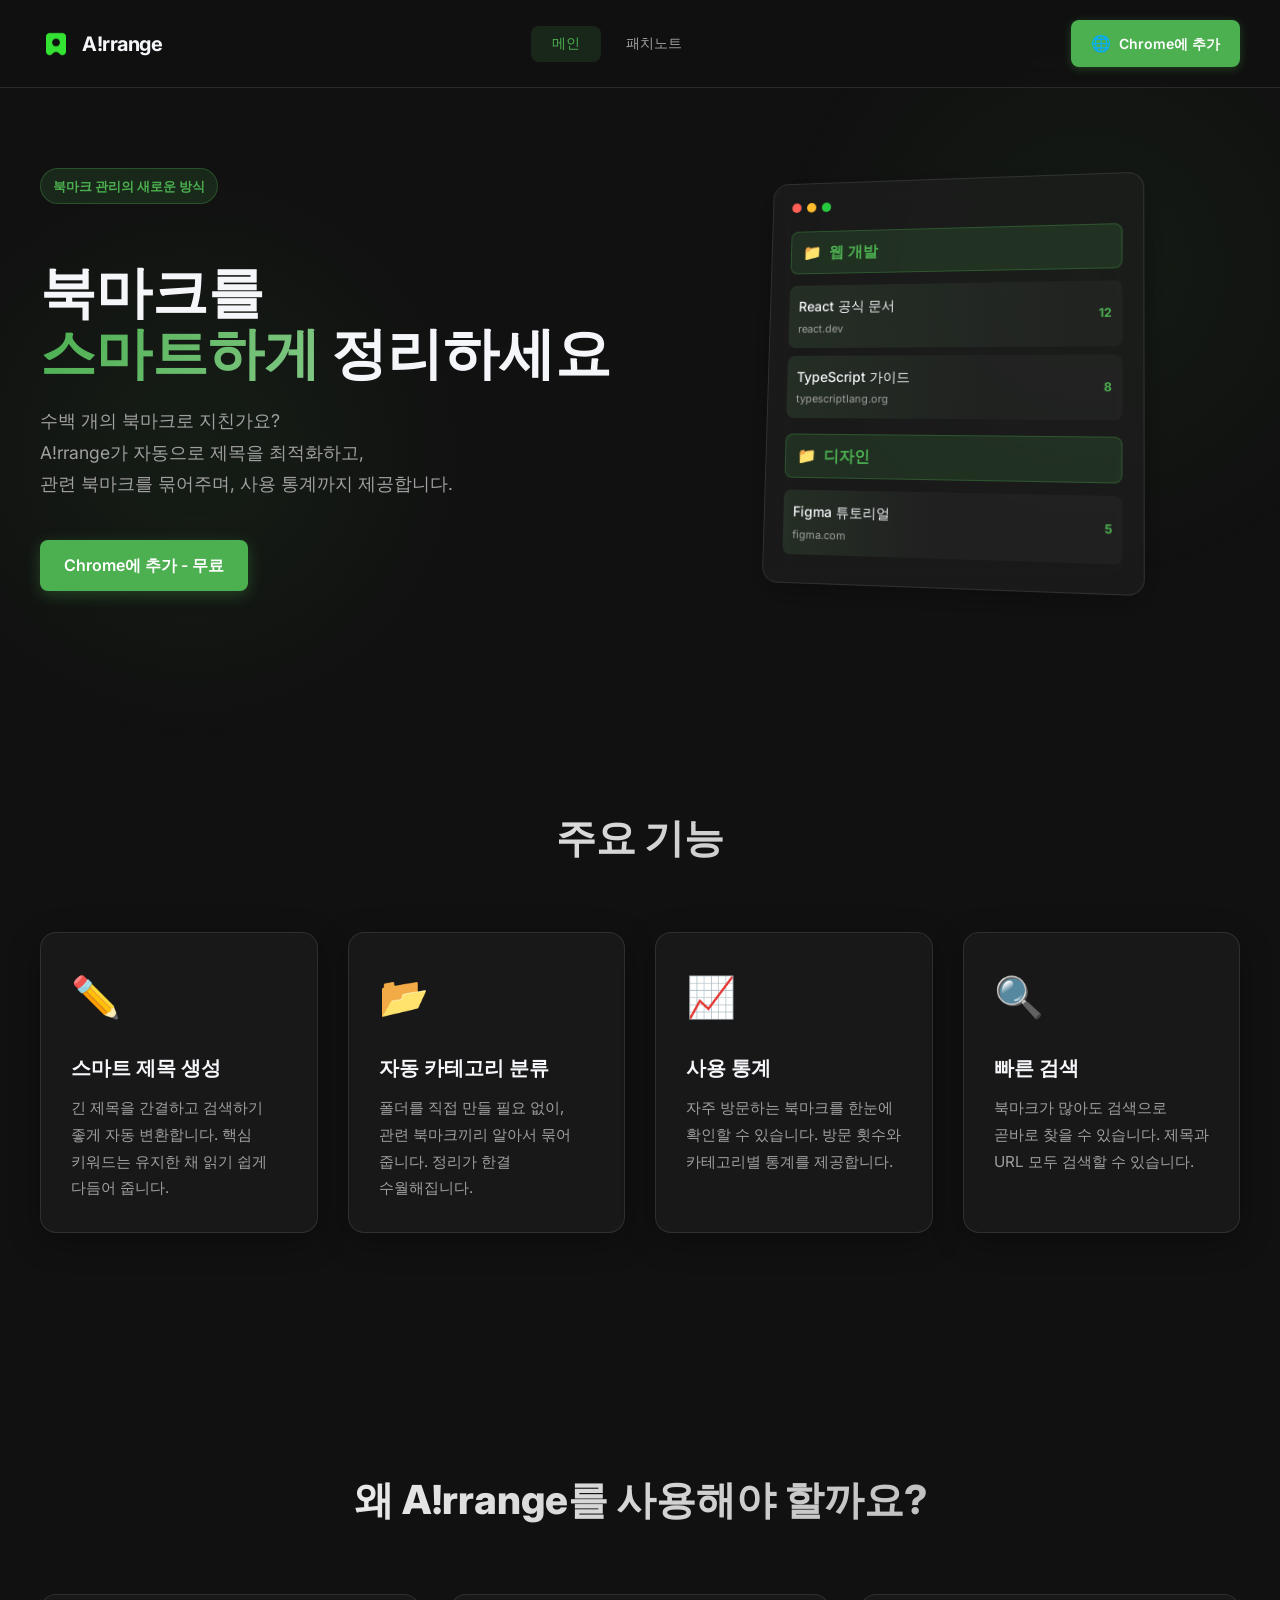
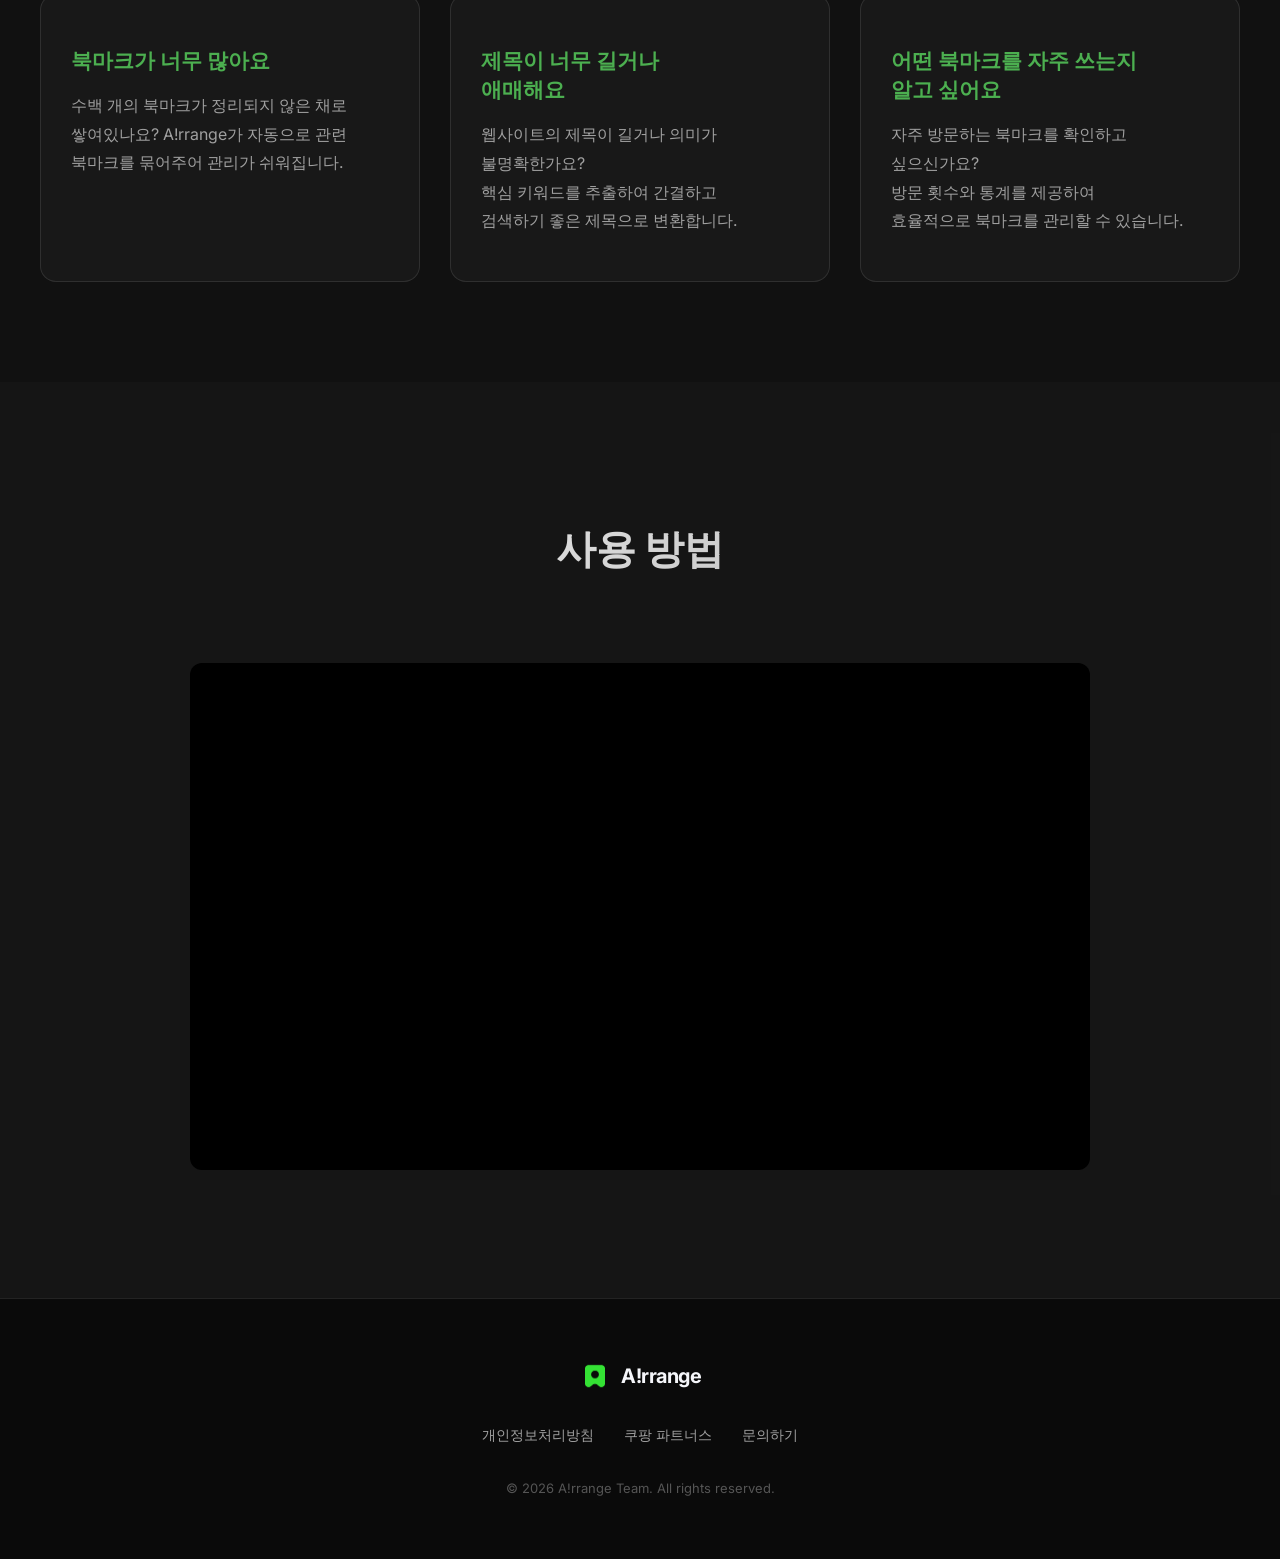
==== commit fb4cbdfc: "add coupang" ====
--- a/index.html
+++ b/index.html
@@ -143,37 +143,68 @@
                 <article class="timeline-item" data-version>
                     <div class="timeline-dot" aria-hidden="true"></div>
                     <button type="button" class="timeline-head" aria-expanded="false">
+                        <span class="timeline-version">v1.2.0</span>
+                        <time datetime="2026-03">2026.03</time>
+                    </button>
+                    <div class="timeline-body">
+                        <p class="patch-intro">이번 업데이트에서 추가·개선된 내용이에요.</p>
+                        <h4 class="patch-subtitle">✨ 새로 생긴 것들</h4>
+                        <ul>
+                            <li><strong>피드백·후원 버튼</strong> — 오른쪽 아래에 ✉️(의견/버그 제보), ☕️(후원) 버튼이 생겼어요. 불편한 점이나 아이디어를 편하게 보내주세요.</li>
+                            <li><strong>한 번에 더 많이 정리</strong> — 아직 분류 안 된 북마크를 이전 100개에서 <strong>500개까지</strong> 한 번에 AI가 정리해줘요.</li>
+                            <li><strong>중복 북마크 방지</strong> — 같은 주소의 북마크가 두 번 쌓이지 않도록 막아요. 중복일 때 안내 문구도 띄워줘요.</li>
+                        </ul>
+                        <h4 class="patch-subtitle">🔧 고쳐진 것들</h4>
+                        <ul>
+                            <li>북마크를 클릭해도 <strong>방문 횟수</strong>가 안 올라가던 문제를 수정했어요.</li>
+                            <li>북마크가 많을 때 <strong>오류나 멈춤</strong>이 나오던 현상을 줄였어요.</li>
+                            <li>죽은 링크 검사 등에서 <strong>창이 갑자기 닫히던</strong> 현상을 고쳤어요.</li>
+                        </ul>
+                        <h4 class="patch-subtitle">💡 더 편해진 점</h4>
+                        <ul>
+                            <li>여러 창이 겹쳐 보이던 걸 정리해서 <strong>화면이 더 깔끔</strong>해졌어요.</li>
+                            <li>죽은 링크 검사 버튼을 다른 버튼들과 <strong>스타일을 맞춰</strong> 통일감을 줬어요.</li>
+                            <li>피드백·후원 버튼을 <strong>누르기 쉽고 보기 좋게</strong> 다듬었어요.</li>
+                        </ul>
+                    </div>
+                </article>
+                <article class="timeline-item" data-version>
+                    <div class="timeline-dot" aria-hidden="true"></div>
+                    <button type="button" class="timeline-head" aria-expanded="false">
                         <span class="timeline-version">v1.1.0</span>
                         <time datetime="2026-02">2026.02</time>
                     </button>
                     <div class="timeline-body">
-                        <p class="patch-intro">v1.1.0 업데이트 및 UI/UX 개선 내역입니다.</p>
-                        <h4 class="patch-subtitle">1. 신규 기능</h4>
-                        <ul>
-                            <li><strong>죽은 링크(Dead Link) 검사</strong>: 접속 불가능한 북마크 식별 및 선택 삭제 기능 추가</li>
-                            <li><strong>북마크 데이터 백업</strong>: 로컬 파일 백업 및 내보내기 기능 구현</li>
-                            <li><strong>폴더 관리 편의성 강화</strong>:
+                        <p class="patch-intro">이번 업데이트에서 추가·개선된 내용이에요.</p>
+                        <h4 class="patch-subtitle">✨ 새로 생긴 것들</h4>
+                        <ul>
+                            <li><strong>죽은 링크 검사</strong> — 더 이상 열리지 않는 북마크를 찾아서 골라 삭제할 수 있어요.</li>
+                            <li><strong>북마크 백업</strong> — 북마크 목록을 파일로 저장해 두었다가 나중에 다시 불러올 수 있어요.</li>
+                            <li><strong>폴더 관리가 더 쉬워졌어요</strong>
                                 <ul>
-                                    <li>폴더 삭제 시 내부 북마크 처리 방식(미분류 이동 또는 전체 삭제) 선택 기능 추가</li>
-                                    <li>폴더 내 모든 북마크를 새 탭으로 한 번에 열기 기능 추가</li>
+                                    <li>폴더를 지울 때, 안에 있는 북마크를 «미분류로 보내기» vs «함께 삭제» 중에서 고를 수 있어요.</li>
+                                    <li>폴더 안 북마크를 <strong>한 번에 새 탭으로</strong> 열 수 있어요.</li>
                                 </ul>
                             </li>
-                            <li><strong>일괄 북마크 저장</strong>: 현재 열려 있는 모든 탭을 한꺼번에 북마크로 저장하는 기능 구현</li>
-                            <li><strong>공지사항 시스템</strong>: 상단 알림 아이콘을 통한 업데이트 및 새 소식 확인 기능 도입</li>
-                        </ul>
-                        <h4 class="patch-subtitle">2. UI/UX 개선</h4>
-                        <ul>
-                            <li><strong>디자인 리뉴얼</strong>: 설정 페이지 및 대시보드 레이아웃 직관적 재구성</li>
-                            <li><strong>커스텀 모달 적용</strong>: 브라우저 기본 알림창을 Arrange 전용 모달로 교체하여 시각적 일관성 확보</li>
-                            <li><strong>용어 체계 정립</strong>: 기존 '카테고리' 명칭을 '폴더'로 일괄 변경</li>
-                            <li><strong>레이아웃 최적화</strong>: 반응형 스타일 조정 및 불필요한 스크롤 제거</li>
-                        </ul>
-                        <h4 class="patch-subtitle">3. 주요 버그 수정</h4>
-                        <ul>
-                            <li>검색 결과에서 관련 없는 빈 폴더가 노출되는 현상 수정</li>
-                            <li>특정 상황에서 북마크가 '미분류'로 오분류되는 현상 해결</li>
-                            <li>북마크 재가져오기 시 기존 데이터 초기화 및 중복 색상 표시 오류 수정</li>
-                            <li>모달 내 텍스트 줄바꿈 및 알림창 잘림 현상 수정</li>
+                            <li><strong>탭 한 번에 저장</strong> — 지금 열려 있는 탭을 한 번에 전부 북마크로 저장할 수 있어요.</li>
+                            <li><strong>공지 알림</strong> — 상단 알림으로 업데이트 소식과 새 소식을 확인할 수 있어요.</li>
+                        </ul>
+                        <h4 class="patch-subtitle">💡 더 편해진 점</h4>
+                        <ul>
+                            <li>설정 화면과 대시보드를 <strong>더 알아보기 쉽게</strong> 바꿨어요.</li>
+                            <li>알림 창을 A!rrange 스타일에 맞게 통일했어요.</li>
+                            <li>«카테고리» 대신 <strong>«폴더»</strong>로 통일해서 보여줘요.</li>
+                            <li>화면 크기에 맞게 잘 보이도록, 불필요한 스크롤이 덜 나오도록 손봤어요.</li>
+                        </ul>
+                        <h4 class="patch-subtitle">🔧 고쳐진 것들</h4>
+                        <ul>
+                            <li>검색했을 때 <strong>빈 폴더</strong>가 섞여 나오던 걸 고쳤어요.</li>
+                            <li>어떤 북마크가 잘못 «미분류»로 들어가던 문제를 수정했어요.</li>
+                            <li>북마크를 다시 불러올 때 <strong>데이터가 사라지거나 색이 겹쳐 보이던</strong> 걸 고쳤어요.</li>
+                            <li>알림 창 안 글자가 <strong>잘리거나 줄바꿈</strong>이 이상하던 걸 수정했어요.</li>
+                            <li>오래 켜 두면 <strong>느려지던 현상</strong>을 줄였어요.</li>
+                            <li>정리 후 새로 생긴 폴더가 <strong>화면에 바로 반영되지 않던</strong> 문제를 고쳤어요.</li>
+                            <li>AI 정리 중간에 <strong>오류가 나던</strong> 현상을 수정했어요.</li>
                         </ul>
                     </div>
                 </article>
@@ -185,7 +216,7 @@
                     </button>
                     <div class="timeline-body">
                         <ul>
-                            <li>안정성 및 사용성 개선</li>
+                            <li>더 안정적으로, 쓰기 편하게 손봤어요.</li>
                         </ul>
                     </div>
                 </article>
@@ -197,10 +228,10 @@
                     </button>
                     <div class="timeline-body">
                         <ul>
-                            <li>스마트 제목 요약</li>
-                            <li>자동 카테고리 분류</li>
-                            <li>드래그 앤 드롭 정리</li>
-                            <li>다크 모드, 사용 통계, 빠른 검색</li>
+                            <li>긴 제목을 핵심만 남겨 <strong>스마트하게 요약</strong></li>
+                            <li>북마크를 <strong>자동으로 폴더에 분류</strong></li>
+                            <li><strong>드래그해서</strong> 순서·폴더 마음대로 정리</li>
+                            <li>다크 모드, 방문 통계, 빠른 검색</li>
                         </ul>
                     </div>
                 </article>
@@ -216,6 +247,7 @@
             </div>
             <div class="footer-links">
                 <a href="https://sites.google.com/view/arrange-privacy-policy" target="_blank">개인정보처리방침</a>
+                <a href="redirect.html">쿠팡 파트너스</a>
                 <a href="mailto:arrange0319@gmail.com">문의하기</a>
             </div>
             <div class="copyright">
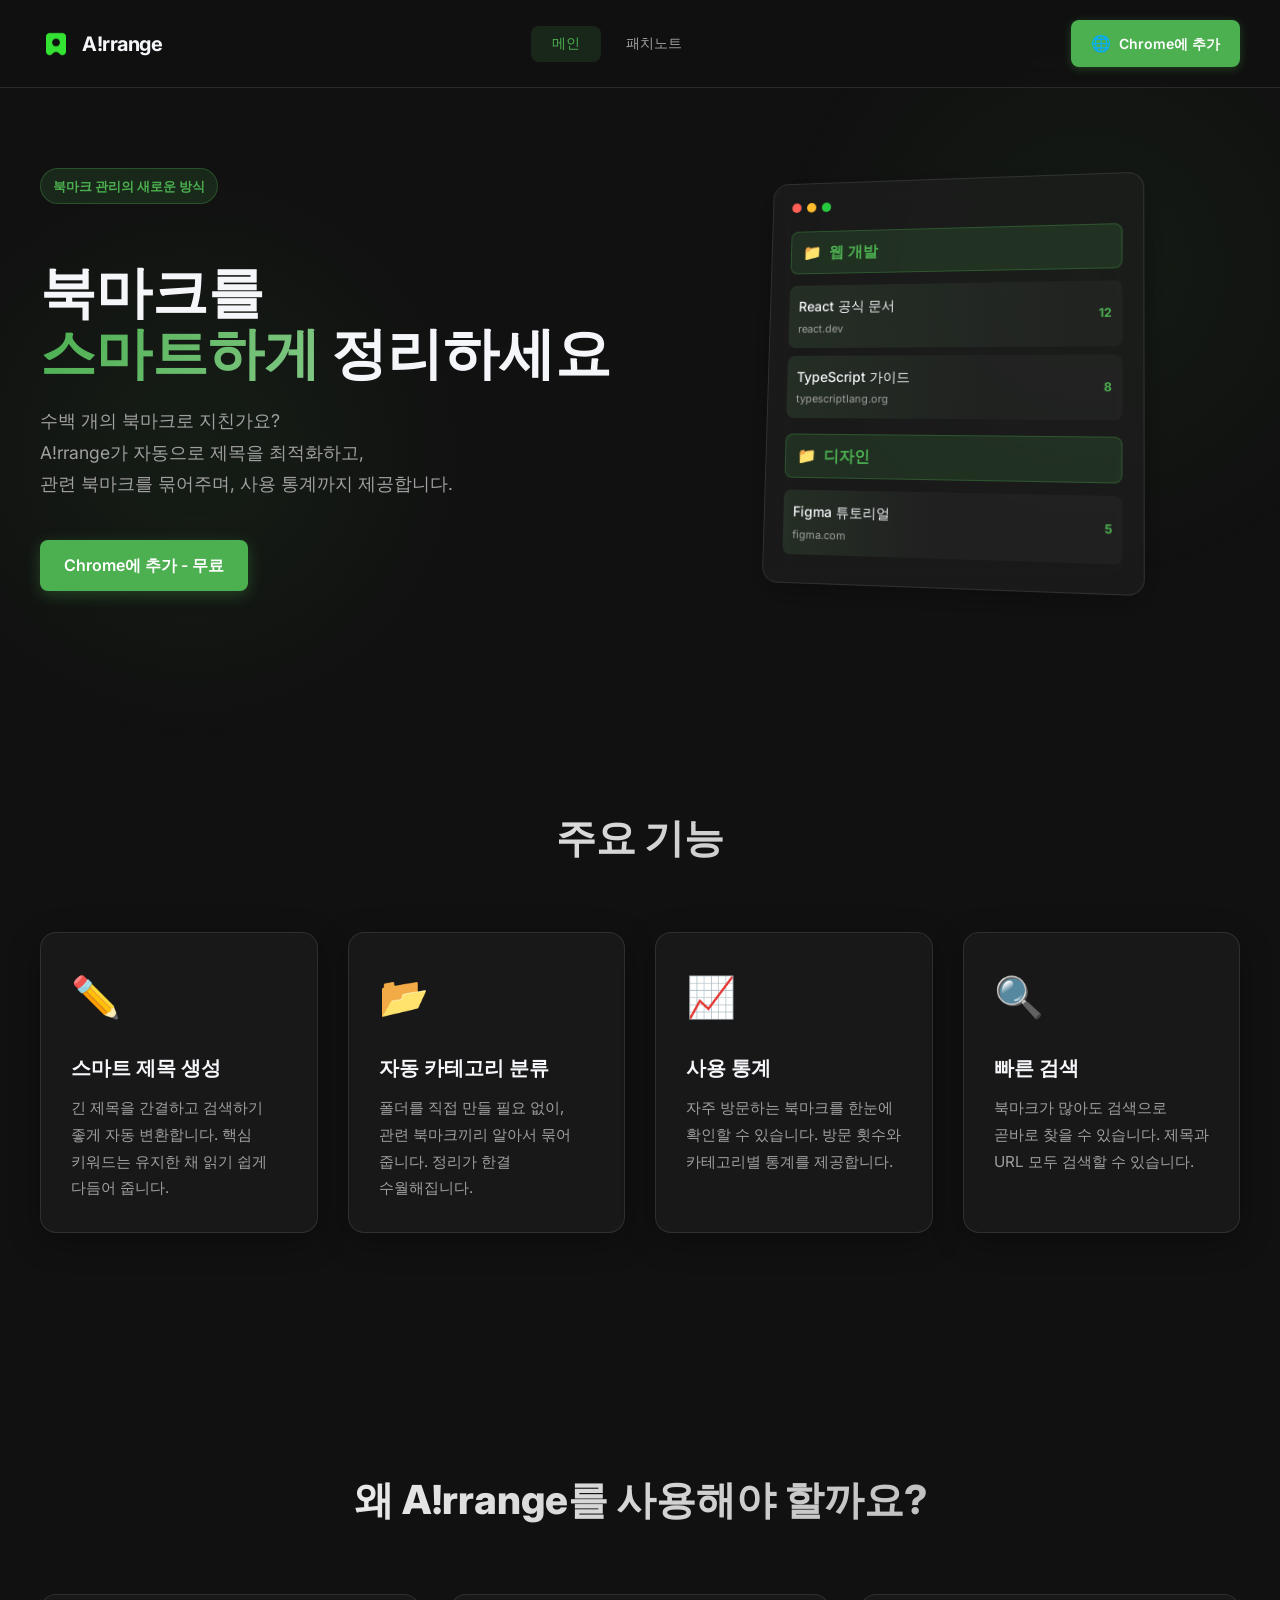
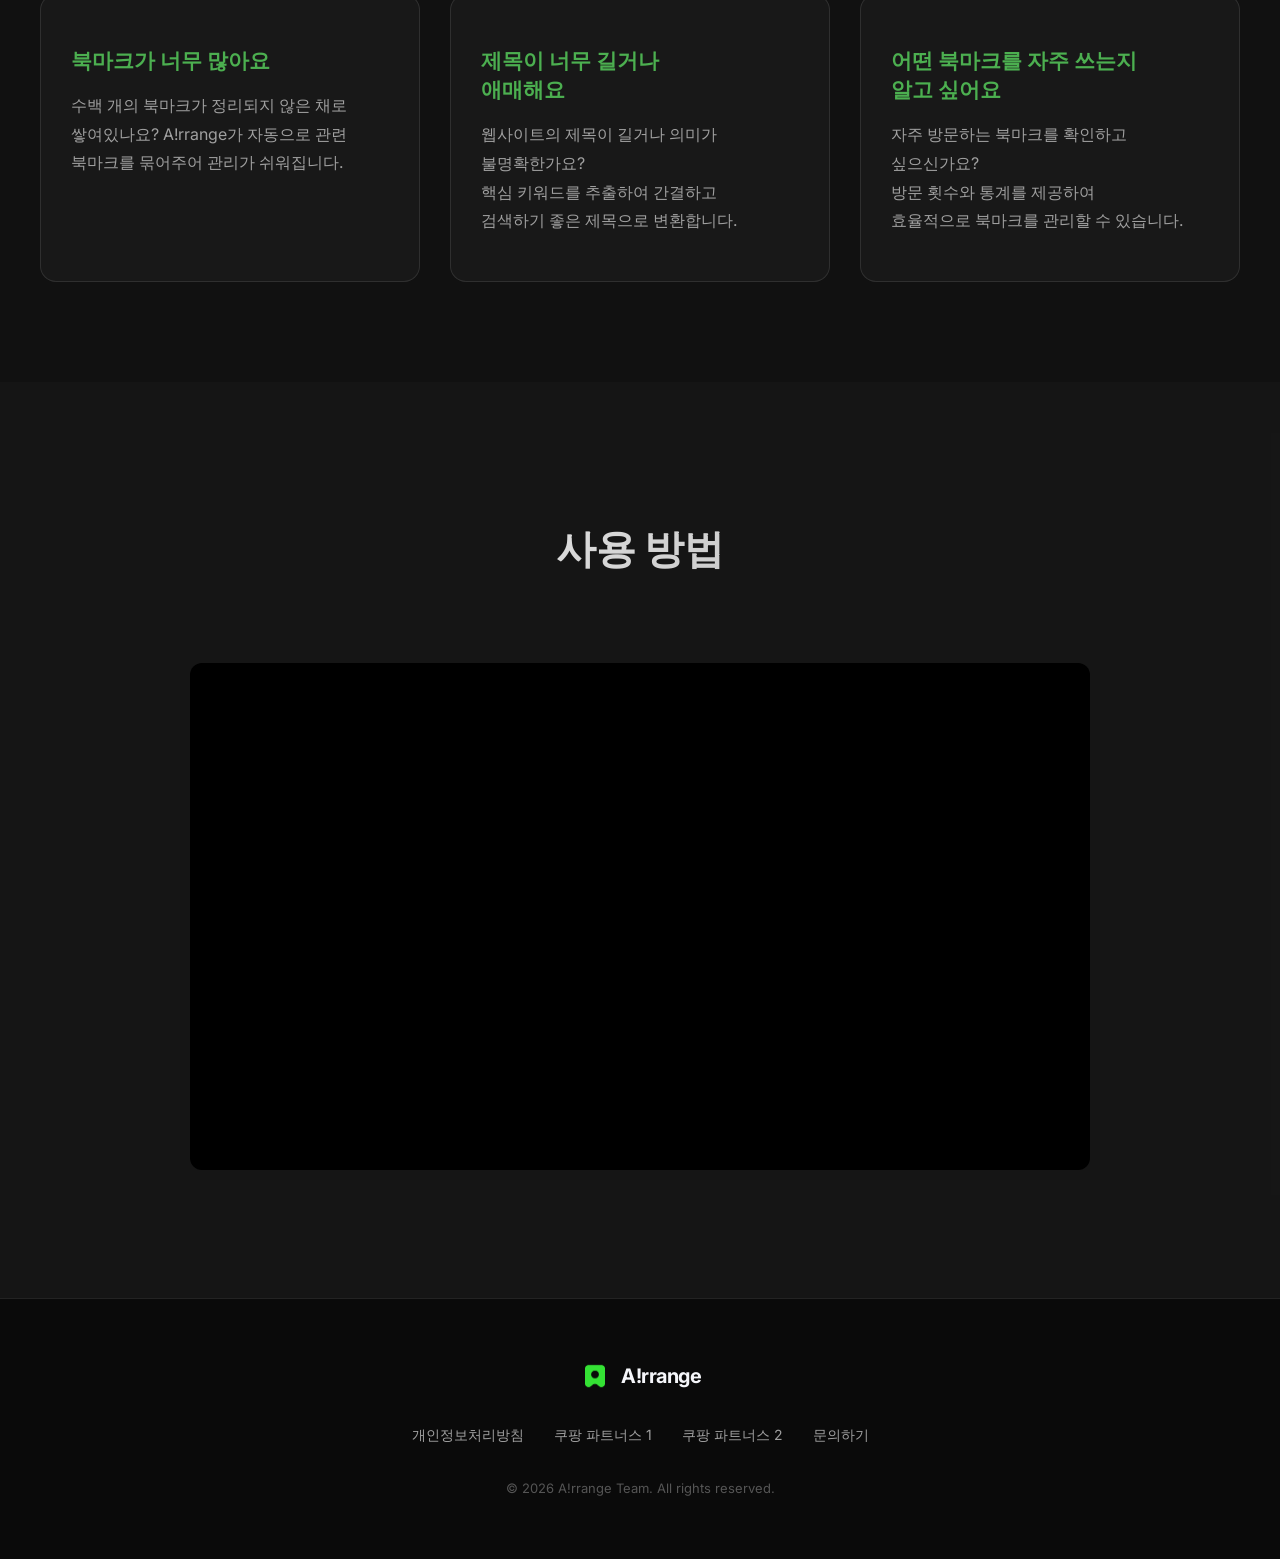
==== commit ee40effc: "coupang2" ====
--- a/index.html
+++ b/index.html
@@ -247,7 +247,8 @@
             </div>
             <div class="footer-links">
                 <a href="https://sites.google.com/view/arrange-privacy-policy" target="_blank">개인정보처리방침</a>
-                <a href="redirect.html">쿠팡 파트너스</a>
+                <a href="redirect.html">쿠팡 파트너스 1</a>
+                <a href="redirect2.html">쿠팡 파트너스 2</a>
                 <a href="mailto:arrange0319@gmail.com">문의하기</a>
             </div>
             <div class="copyright">
